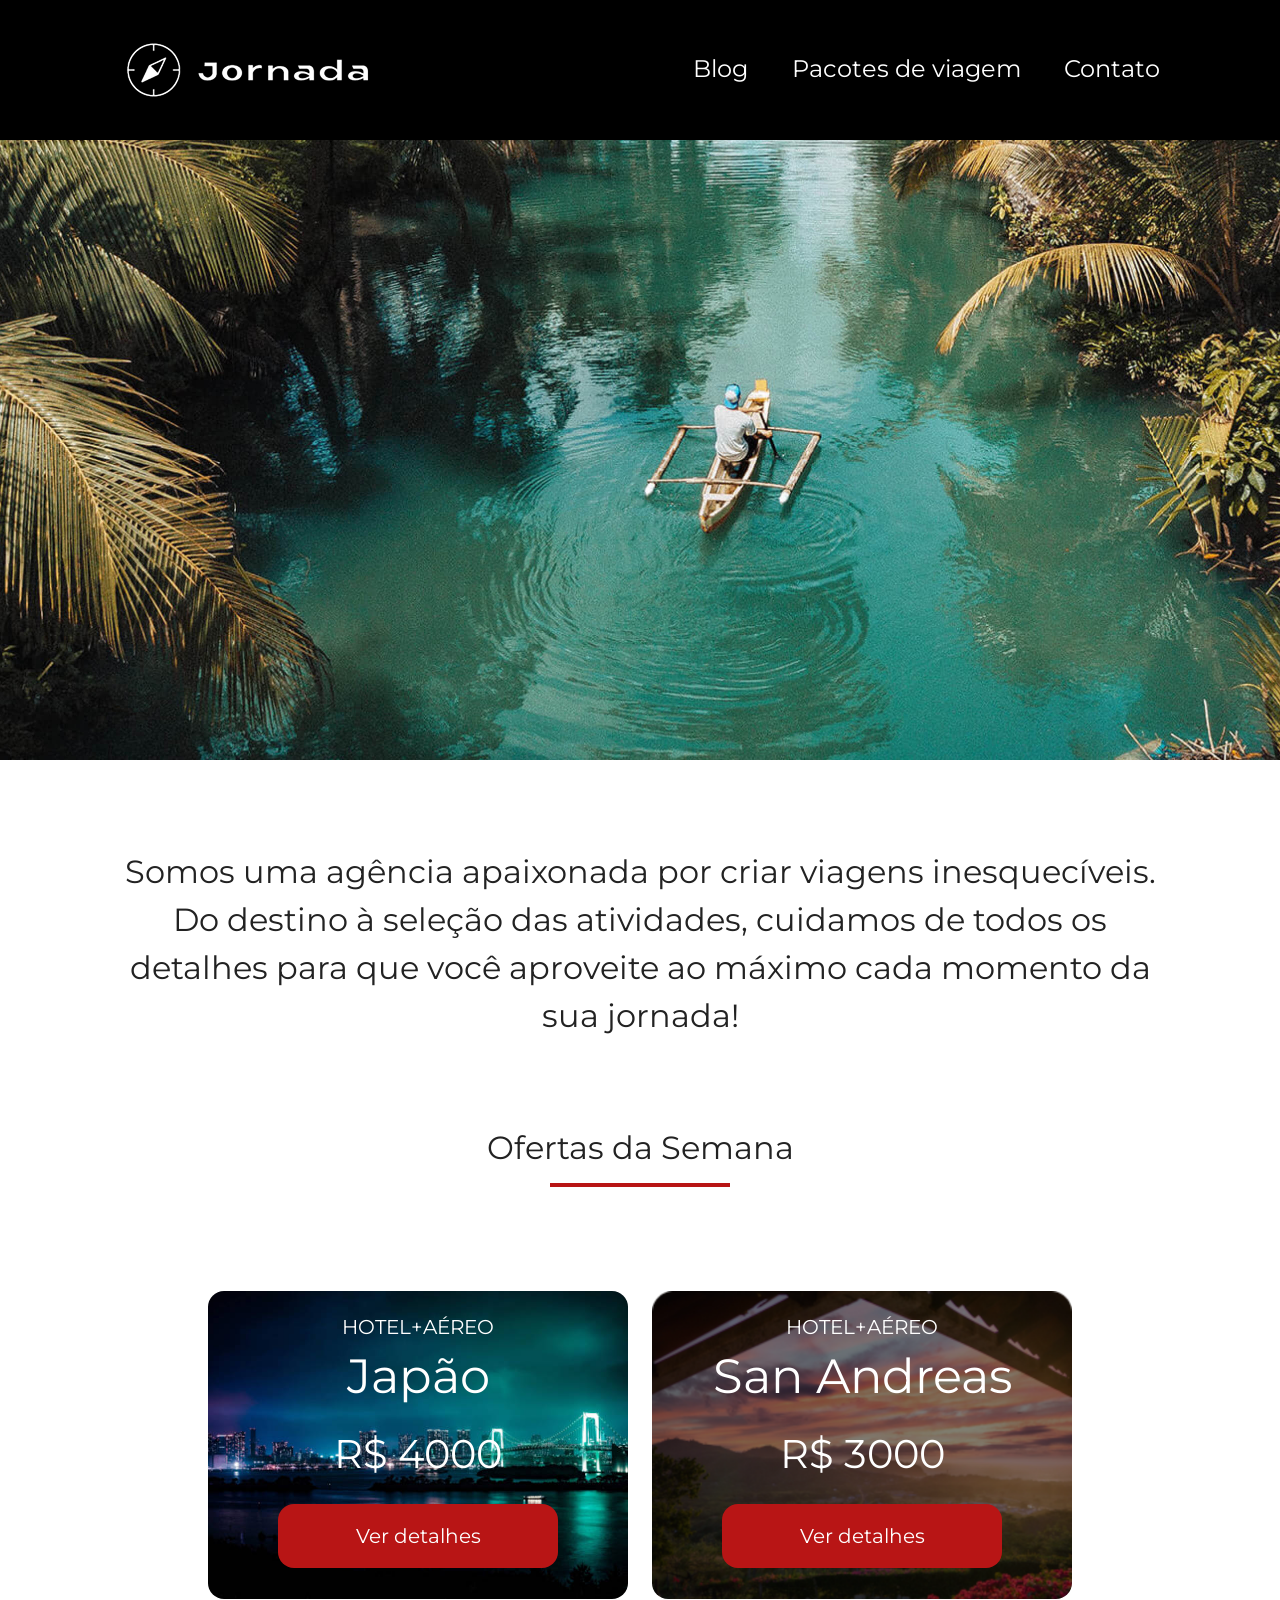
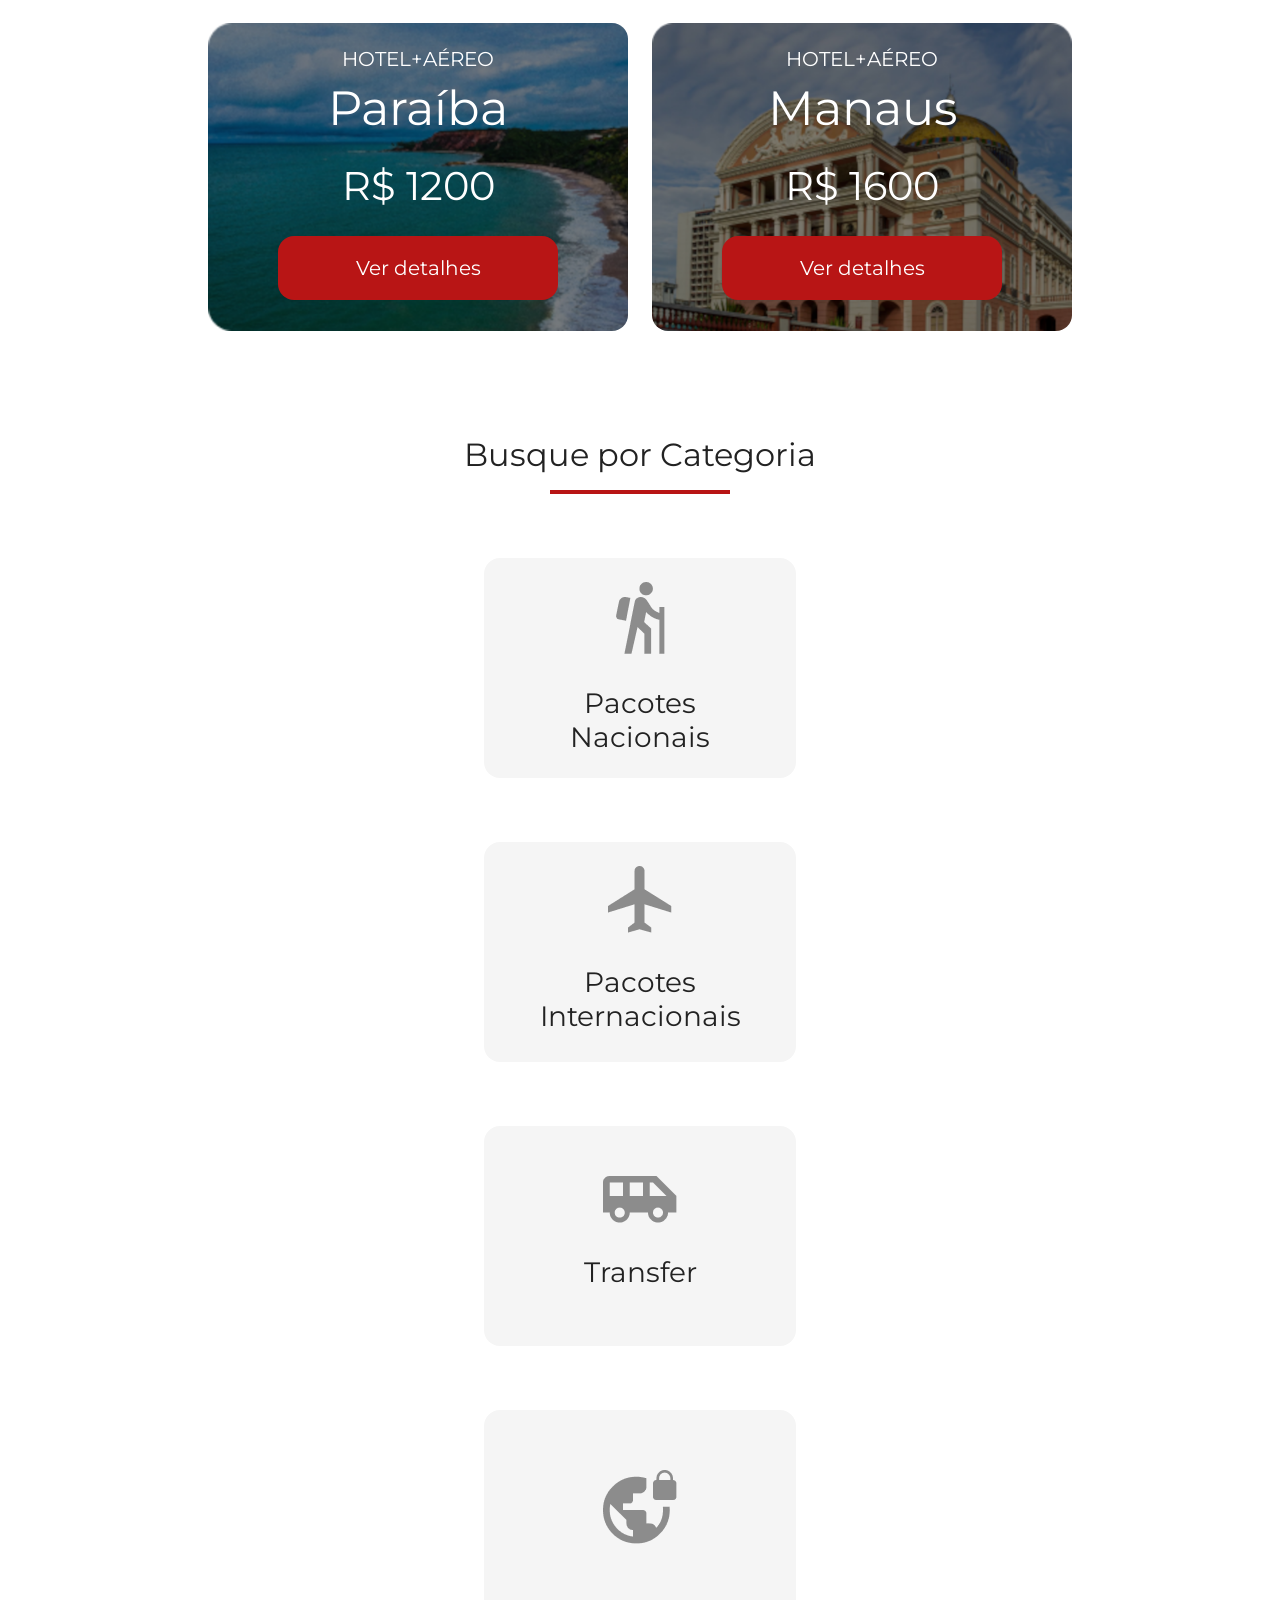
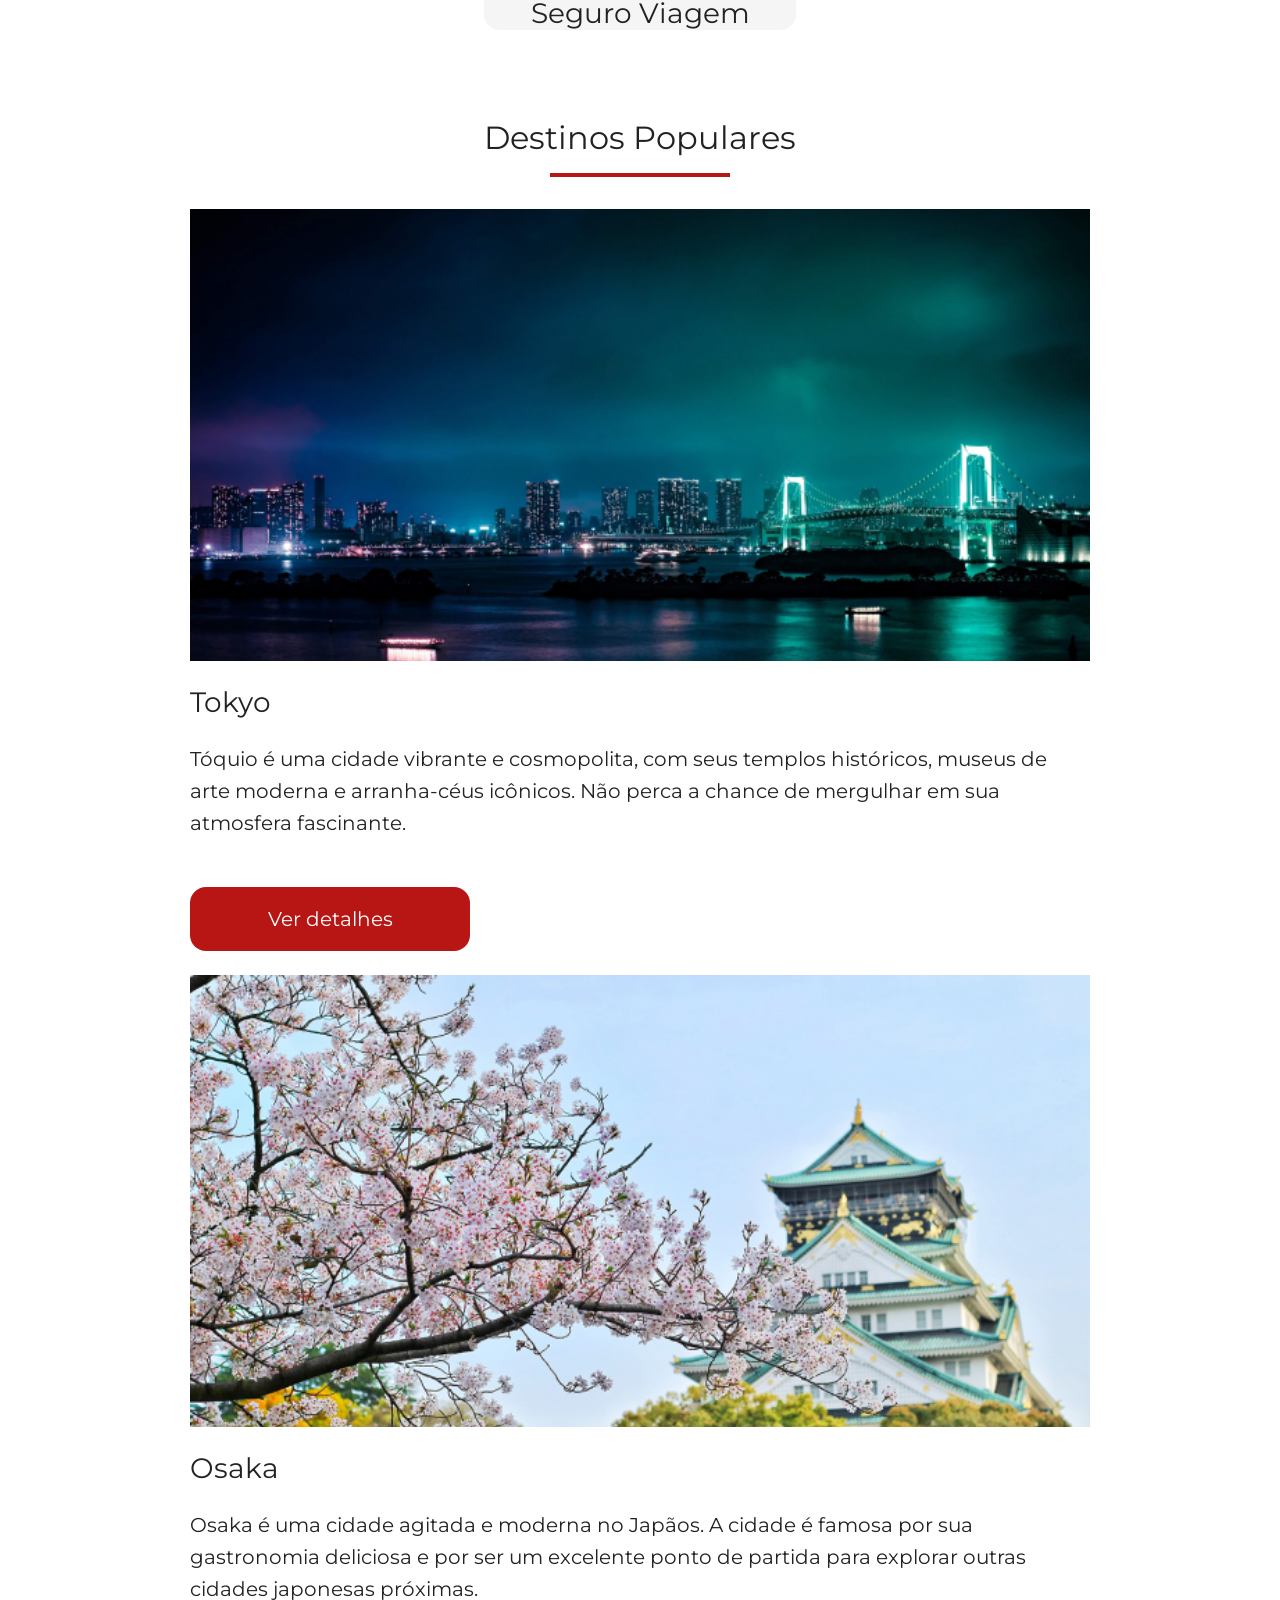
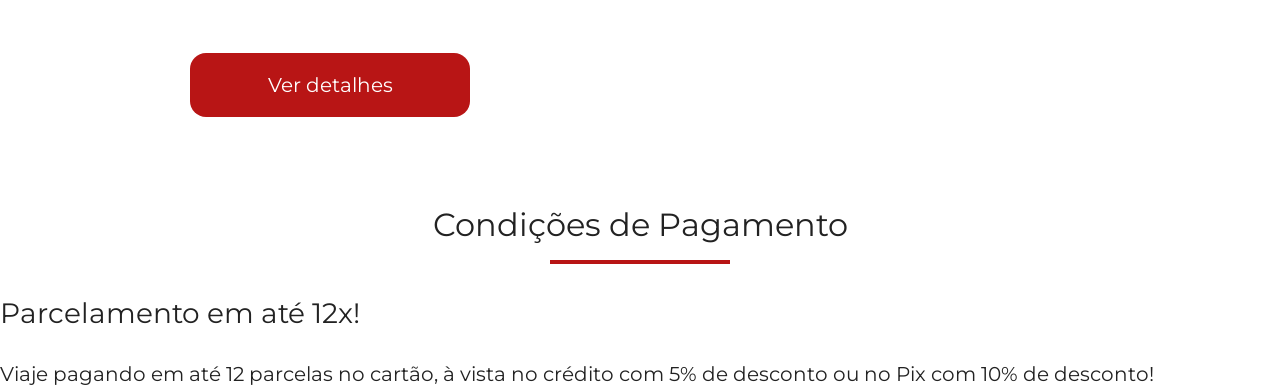
==== index.html @ 130e64d0 "reutiliza estilos de textos" ====
<!doctype html>
<html lang="pt-BR">
  <head>
    <meta charset="UTF-8" />
    <meta name="viewport" content="width=device-width, initial-scale=1.0" />
    <link rel="stylesheet" href="./css/style.css" />
    <title>Jornada Viagens</title>
  </head>
  <body>
    <header class="main-header">
      <a class="logo" href="index.html" title="Voltar para a página inicial">
        <img
          class="img-mobile"
          src="img/bussola-jornada-branca.png"
          alt="Bussola do logo Jornada Viagens na cor branca"
        />
        <img
          class="img-desktop"
          src="img/bussola-texto-jornada-branca.png"
          alt="Logo Jornada Viagens na cor branca"
        />
      </a>
      <div class="navegation-menu">
        <label for="menu">
          <img src="img/menu.png" alt="menu" />
        </label>
        <input type="checkbox" id="menu" hidden />

        <nav>
          <ul class="list-links">
            <li>
              <a href="blog.html" target="_blank" title="Acessar Blog">Blog</a>
            </li>
            <li>
              <a
                href="pacotes.html"
                target="_blank"
                title="Acessar Pacotes de viagem"
                >Pacotes de viagem</a
              >
            </li>
            <li>
              <a href="contato.html" target="_blank" title="Acessar Contato"
                >Contato</a
              >
            </li>
          </ul>
        </nav>
      </div>
    </header>
    <section class="hero">
      <div class="hero-img"></div>
      <h2>
        Somos uma agência apaixonada por criar viagens inesquecíveis. Do destino
        à seleção das atividades, cuidamos de todos os detalhes para que você
        aproveite ao máximo cada momento da sua jornada!
      </h2>
    </section>
    <section class="offers">
      <div class="section-title">
        <h2>Ofertas da Semana</h2>
        <hr />
      </div>
    </section>
    <div class="offers-cards">
      <article class="card japao">
        <header>
          <p>HOTEL+AÉREO</p>
          <h3>
            Japão <br />
            <span>R$ 4000</span>
          </h3>
        </header>
        <footer>
          <a href="#" class="button">Ver detalhes</a>
        </footer>
      </article>
      <article class="card san-andreas">
        <header>
          <p>HOTEL+AÉREO</p>
          <h3>
            San Andreas <br />
            <span>R$ 3000</span>
          </h3>
        </header>
        <footer>
          <a href="#" class="button">Ver detalhes</a>
        </footer>
      </article>
      <article class="card paraiba">
        <header>
          <p>HOTEL+AÉREO</p>
          <h3>
            Paraíba <br />
            <span>R$ 1200</span>
          </h3>
        </header>
        <footer>
          <a href="#" class="button">Ver detalhes</a>
        </footer>
      </article>
      <article class="card manaus">
        <header>
          <p>HOTEL+AÉREO</p>
          <h3>
            Manaus <br />
            <span>R$ 1600</span>
          </h3>
        </header>
        <footer>
          <a href="#" class="button">Ver detalhes</a>
        </footer>
      </article>
    </div>
    <section class="categories">
      <div class="section-title">
        <h2>Busque por Categoria</h2>
        <hr />
      </div>
      <div class="categories-cards">
        <a
          class="card"
          href="#"
          target="_blank"
          title="Busque pela categoria Pacotes Nacionais"
        >
          <img
            src="img/icone-pacotes-nacionais.png"
            alt="ícone cinza representando uma pessoa fazendo tracking"
          />
          <h3 class="content-title">
            Pacotes <br />
            Nacionais
          </h3>
        </a>
      </div>
      <div class="categories-cards">
        <a
          class="card"
          href="#"
          target="_blank"
          title="Busque pela categoria Pacotes Internacionais"
        >
          <img
            src="img/icone-pacotes-interacionais.png"
            alt="ícone cinza representando uma pessoa fazendo tracking"
          />
          <h3 class="content-title">
            Pacotes <br />
            Internacionais
          </h3>
        </a>
      </div>
      <div class="categories-cards">
        <a
          class="card single-line"
          href="#"
          target="_blank"
          title="Busque pela categoria Transfer"
        >
          <img
            src="img/icone-transfer.png"
            alt="ícone cinza representando um ônibus"
          />
          <h3 class="content-title">Transfer</h3>
        </a>
      </div>
      <div class="categories-cards">
        <a
          class="card single-line transfer"
          href="#"
          target="_blank"
          title="Busque pela categoria Seguro Viagem"
        >
          <img
            src="img/icone-seguro-viagem.png"
            alt="ícone cinza representando planeta com cadeado representado como seguro"
          />
          <h3 class="content-title">Seguro Viagem</h3>
        </a>
      </div>
    </section>
    <section class="destinations">
      <div class="section-title">
        <h2>Destinos Populares</h2>
        <hr />
      </div>
      <div class="destinations-items">
        <article class="item tokyo">
          <header>
            <div class="img-item"></div>
            <h4 class="content-title">Tokyo</h4>
          </header>
          <p class="content-text">
            Tóquio é uma cidade vibrante e cosmopolita, com seus templos
            históricos, museus de arte moderna e arranha-céus icônicos. Não
            perca a chance de mergulhar em sua atmosfera fascinante.
          </p>
          <footer>
            <a
              href="#"
              class="button"
              target="_blank"
              title="Veja mais detalhes de destino Tokyo"
            >
              Ver detalhes
            </a>
          </footer>
        </article>
        <article class="item osaka">
          <header>
            <div class="img-item"></div>
            <h4 class="content-title">Osaka</h4>
          </header>
          <p class="content-text">
            Osaka é uma cidade agitada e moderna no Japãos. A cidade é famosa
            por sua gastronomia deliciosa e por ser um excelente ponto de
            partida para explorar outras cidades japonesas próximas.
          </p>
          <footer>
            <a
              href="#"
              class="button"
              target="_blank"
              title="Veja mais detalhes de destino Osaka"
            >
              Ver detalhes
            </a>
          </footer>
        </article>
      </div>
    </section>
    <section class="payments"></section>
    <div class="section-title">
      <h2>Condições de Pagamento</h2>
      <hr />
    </div>
    <div class="text-content">
      <h3 class="content-title">Parcelamento em até 12x!</h3>
      <p class="content-text">Viaje pagando em até 12 parcelas no cartão, 
      à vista no crédito com 5% de desconto ou no Pix com 10% de desconto! </p>
    </div>
    <div class="image-content">
      <div class="image bag"></div>
      <div class="image passport"></div>
      <div class="image people"></div>
    </div>
  </body>
</html>
---- css/style.css ----
@import url(global.css);
@import url(header.css);
@import url(hero.css);
@import url(offers.css);
@import url(categories.css);
@import url(destinations.css);
@import url(payments.css);
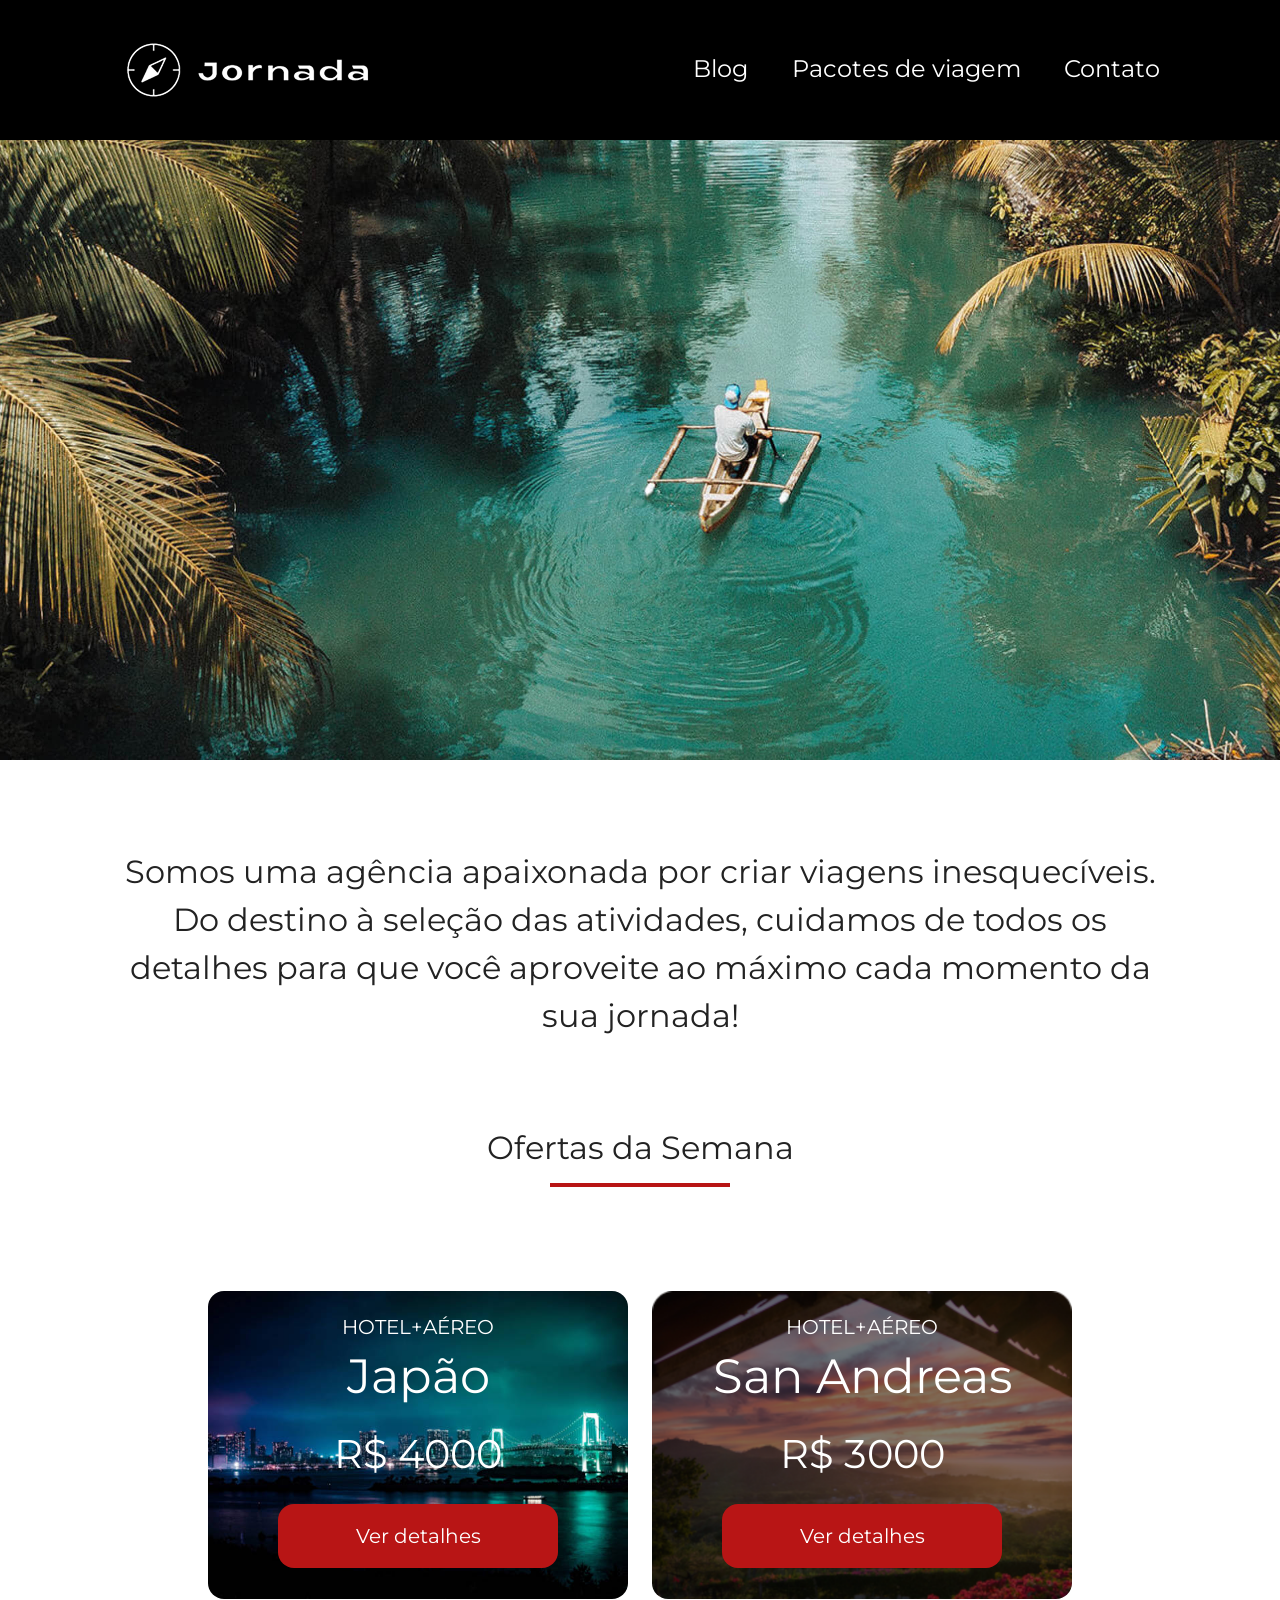
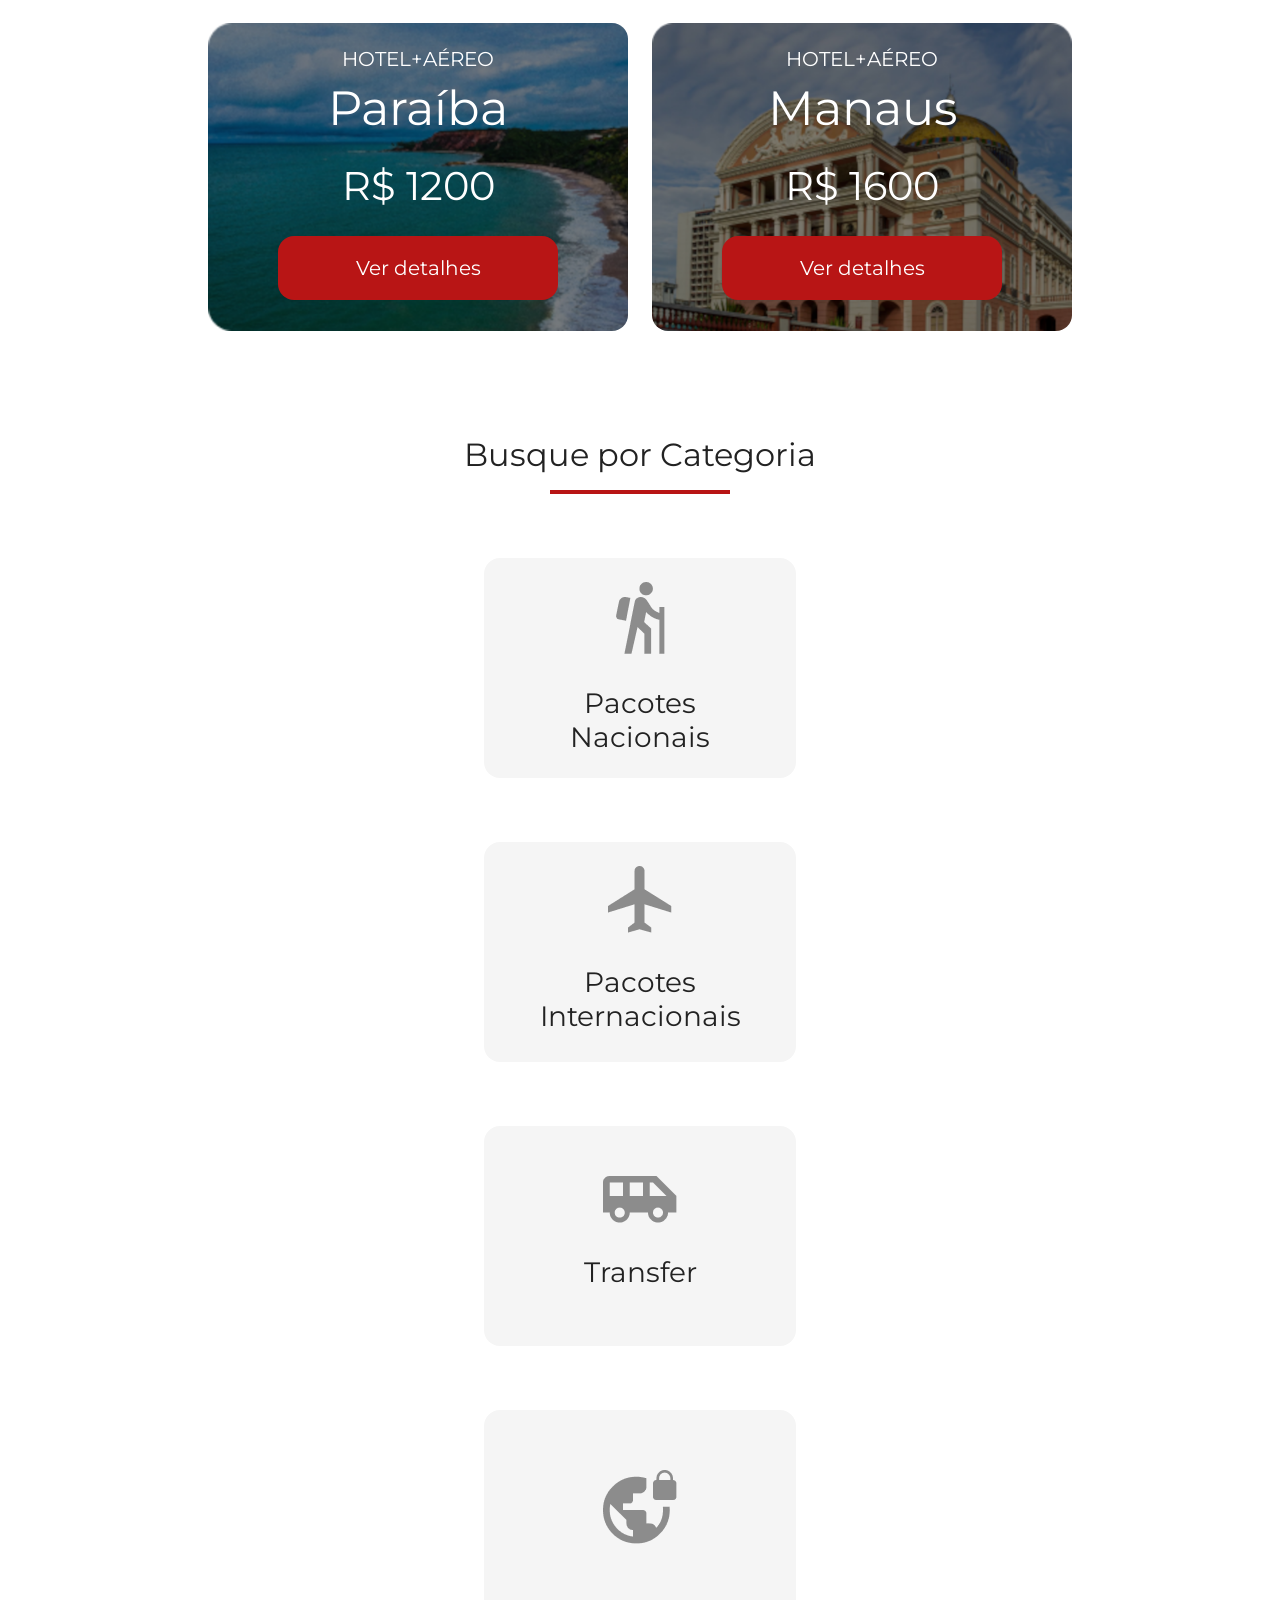
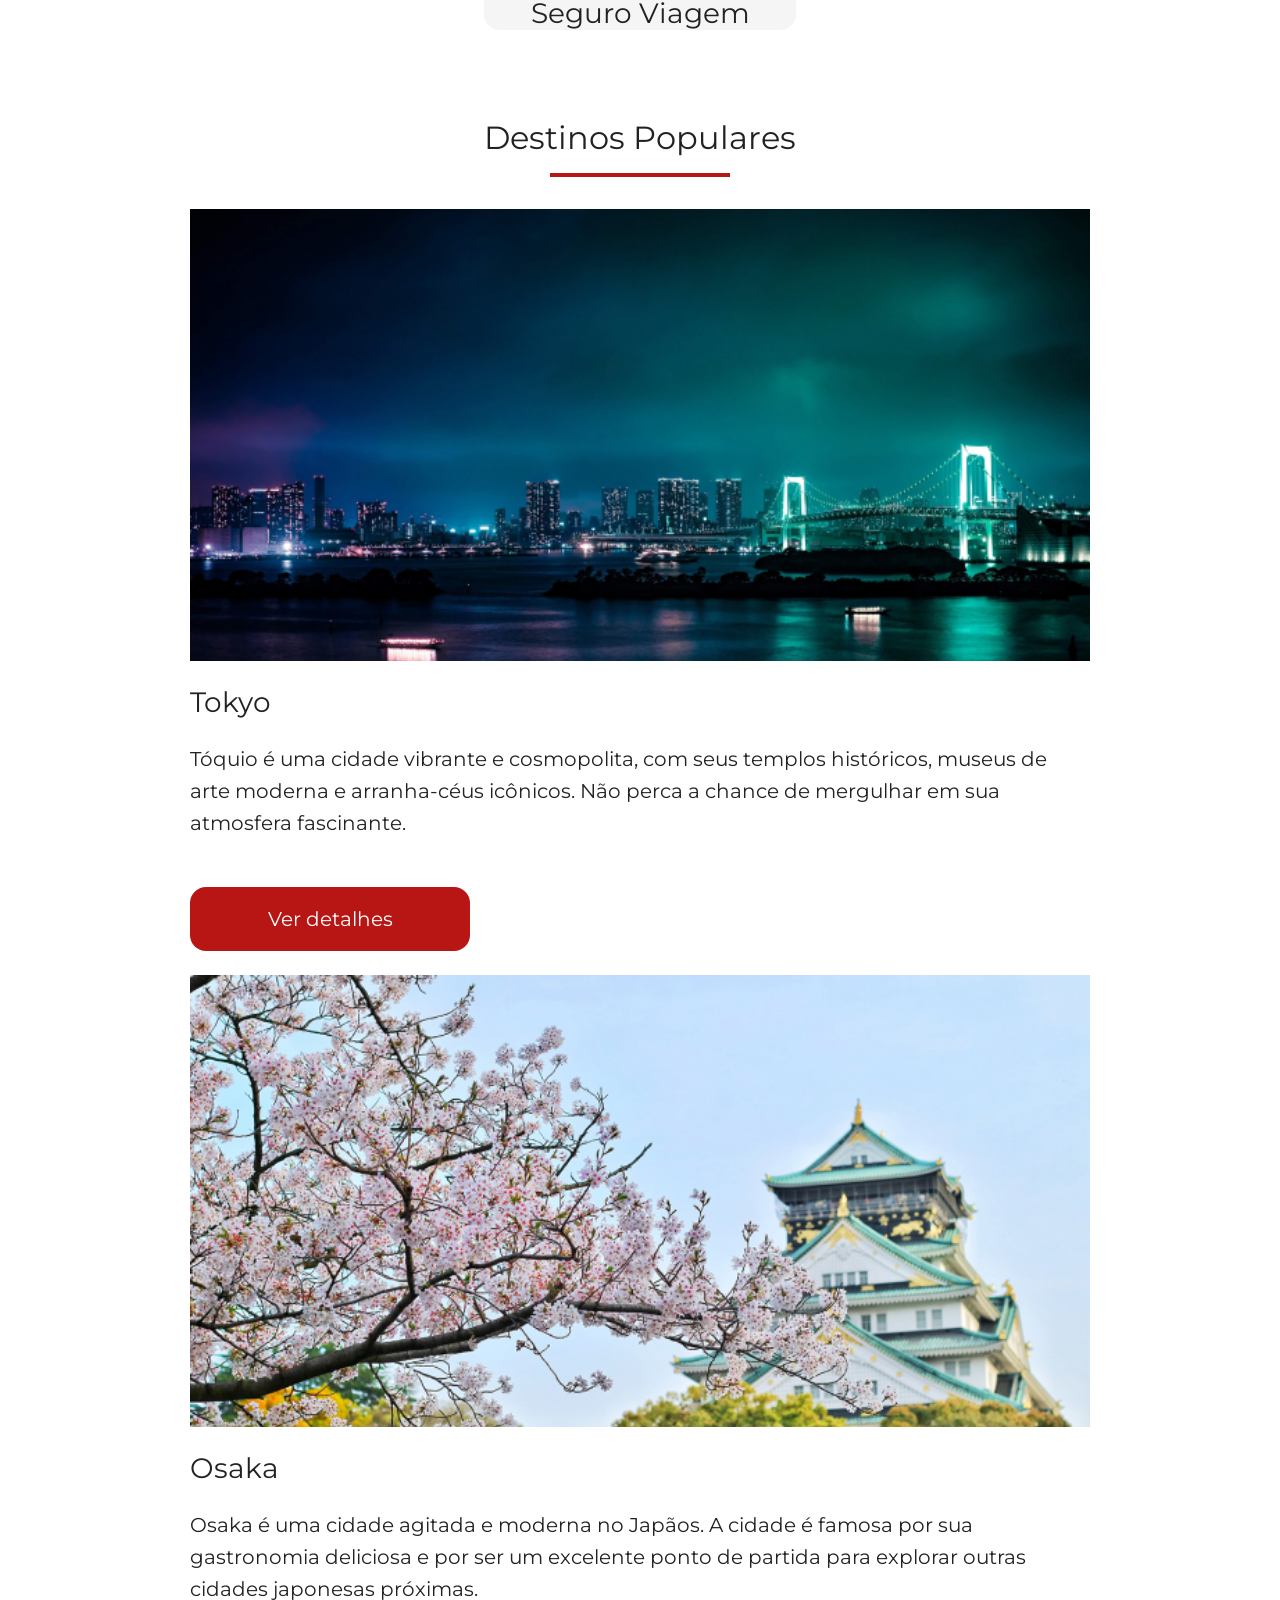
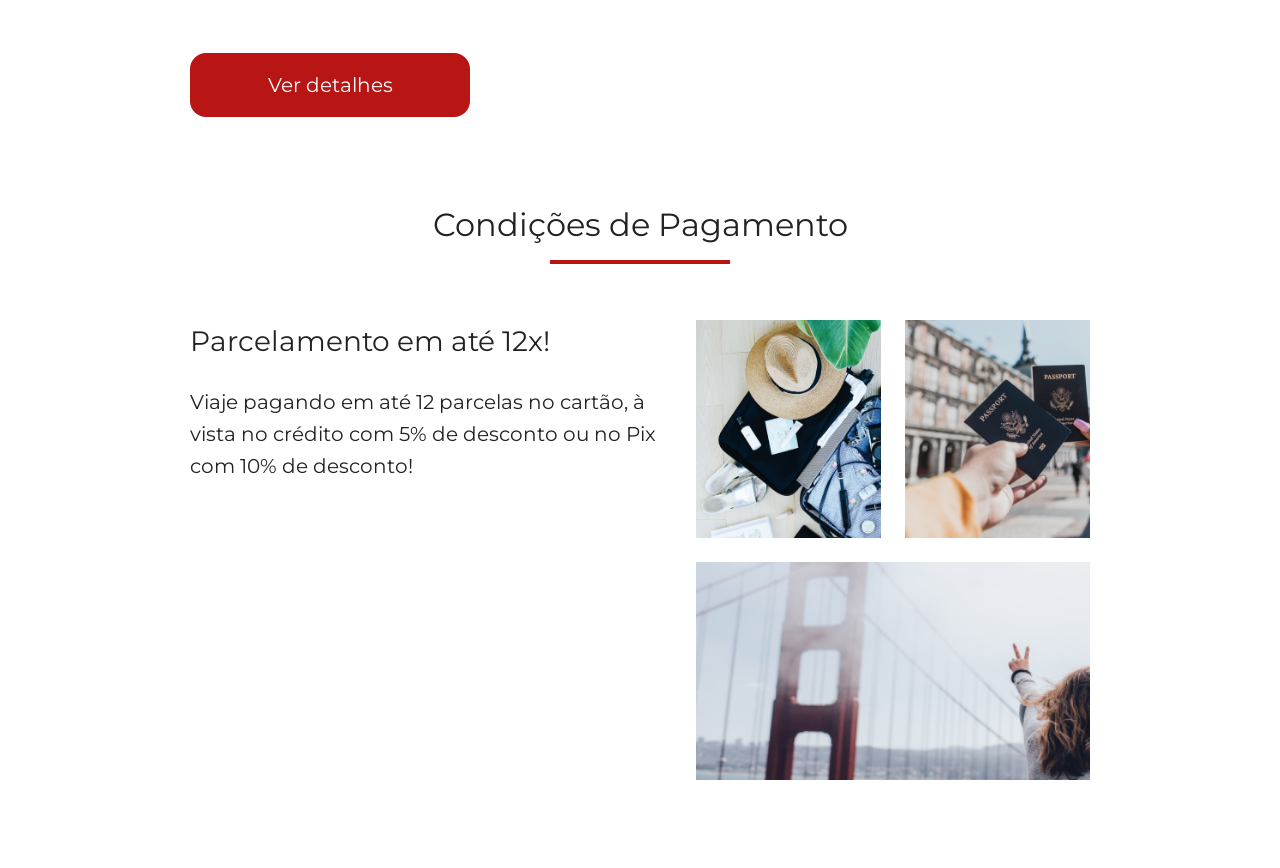
==== commit aa1300a4: "finaliza sessao de pagamentos" ====
--- a/index.html
+++ b/index.html
@@ -230,20 +230,25 @@
         </article>
       </div>
     </section>
-    <section class="payments"></section>
-    <div class="section-title">
-      <h2>Condições de Pagamento</h2>
-      <hr />
-    </div>
-    <div class="text-content">
-      <h3 class="content-title">Parcelamento em até 12x!</h3>
-      <p class="content-text">Viaje pagando em até 12 parcelas no cartão, 
-      à vista no crédito com 5% de desconto ou no Pix com 10% de desconto! </p>
-    </div>
-    <div class="image-content">
-      <div class="image bag"></div>
-      <div class="image passport"></div>
-      <div class="image people"></div>
-    </div>
+    <section class="payments">
+      <div class="section-title">
+        <h2>Condições de Pagamento</h2>
+        <hr />
+      </div>
+      <div class="content-container">
+        <div class="text-content">
+          <h3 class="content-title">Parcelamento em até 12x!</h3>
+          <p class="content-text">
+            Viaje pagando em até 12 parcelas no cartão, à vista no crédito com
+            5% de desconto ou no Pix com 10% de desconto!
+          </p>
+        </div>
+        <div class="image-gallery">
+          <div class="image first"></div>
+          <div class="image second"></div>
+          <div class="image thirdy colspan-2"></div>
+        </div>
+      </div>
+    </section>
   </body>
 </html>
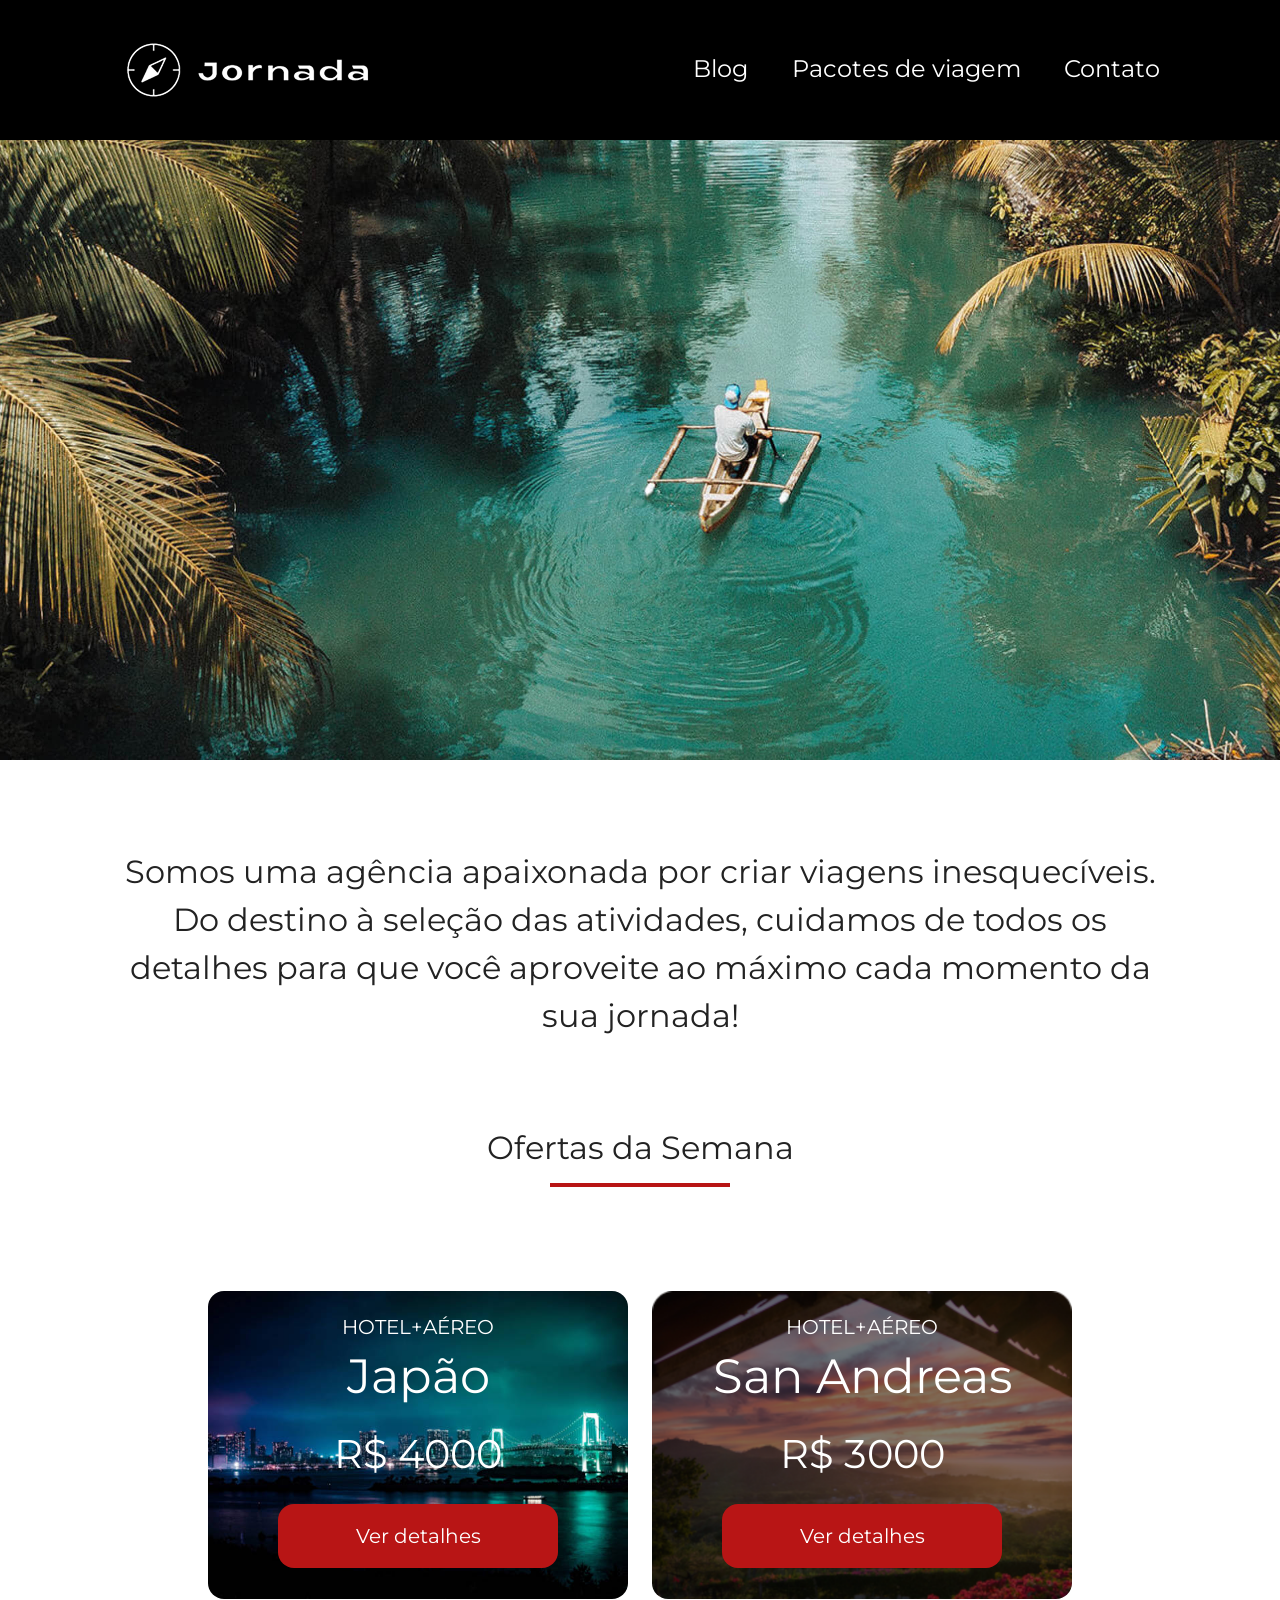
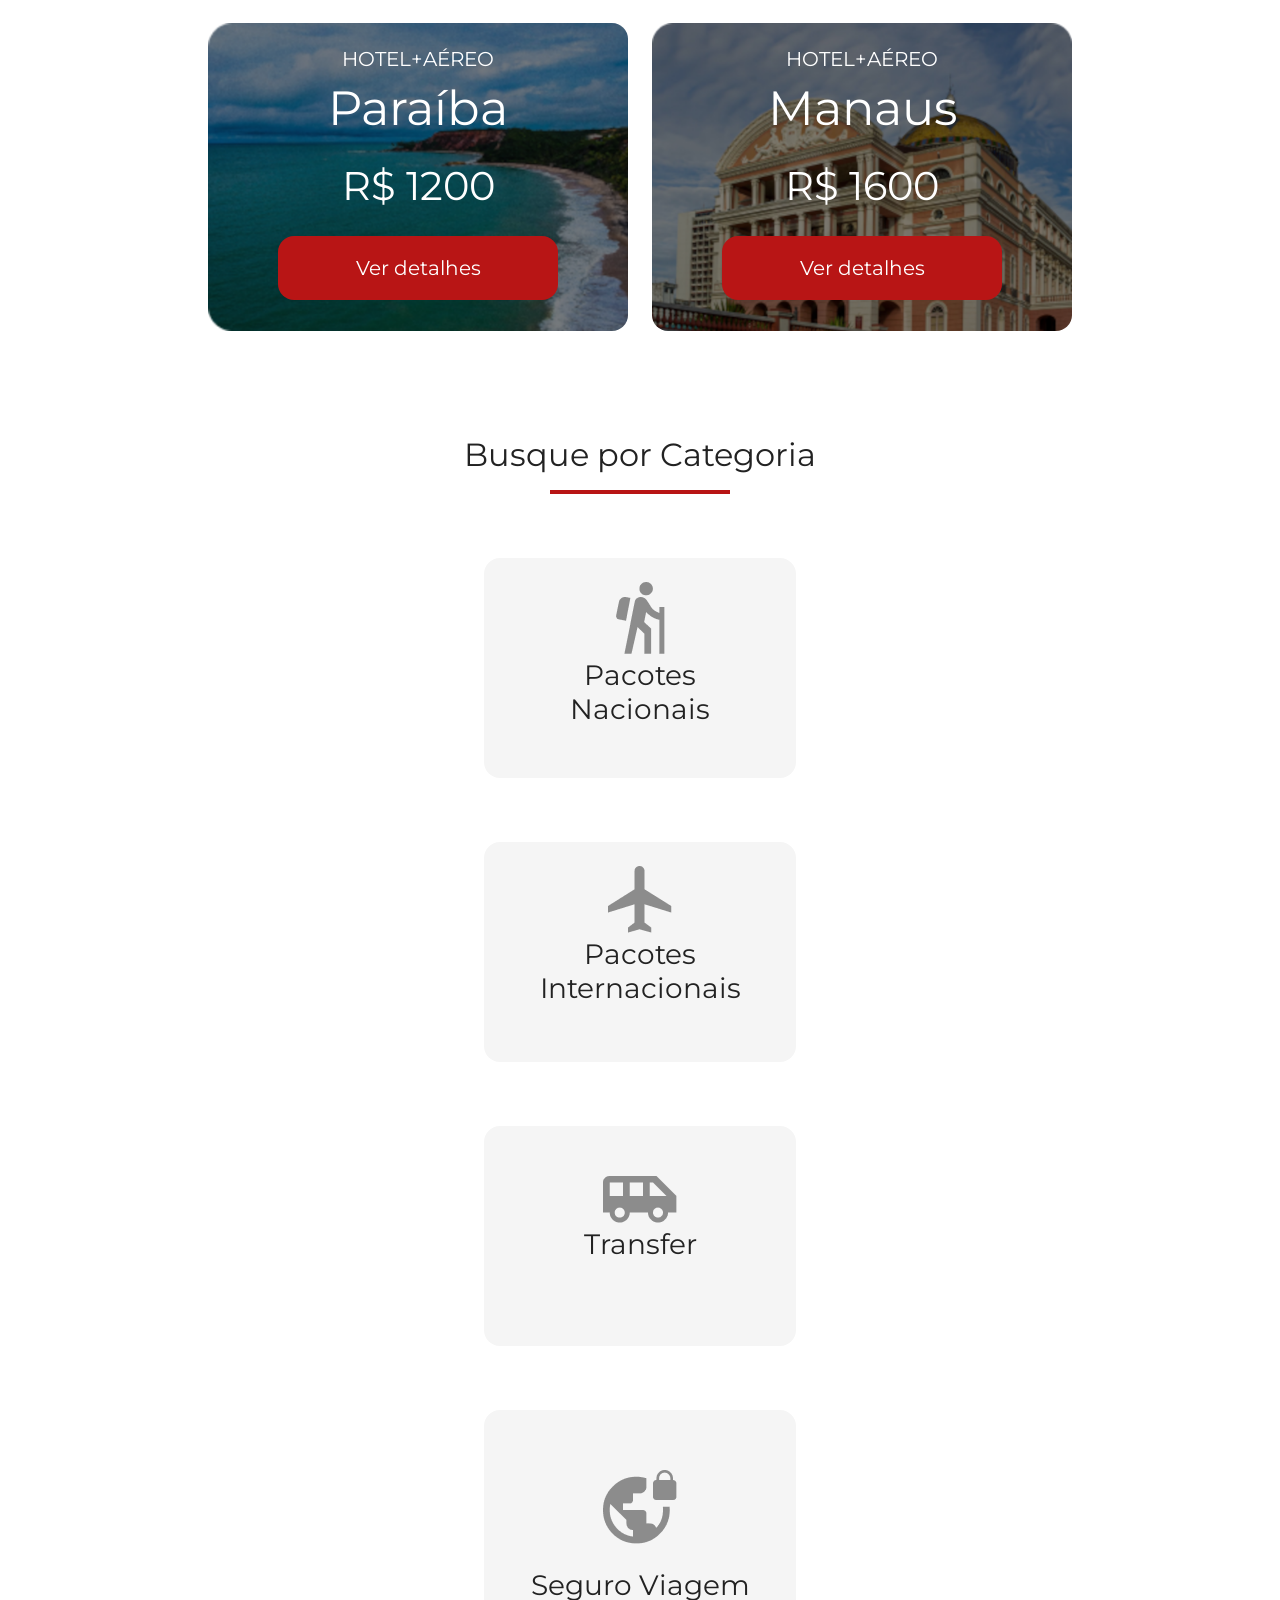
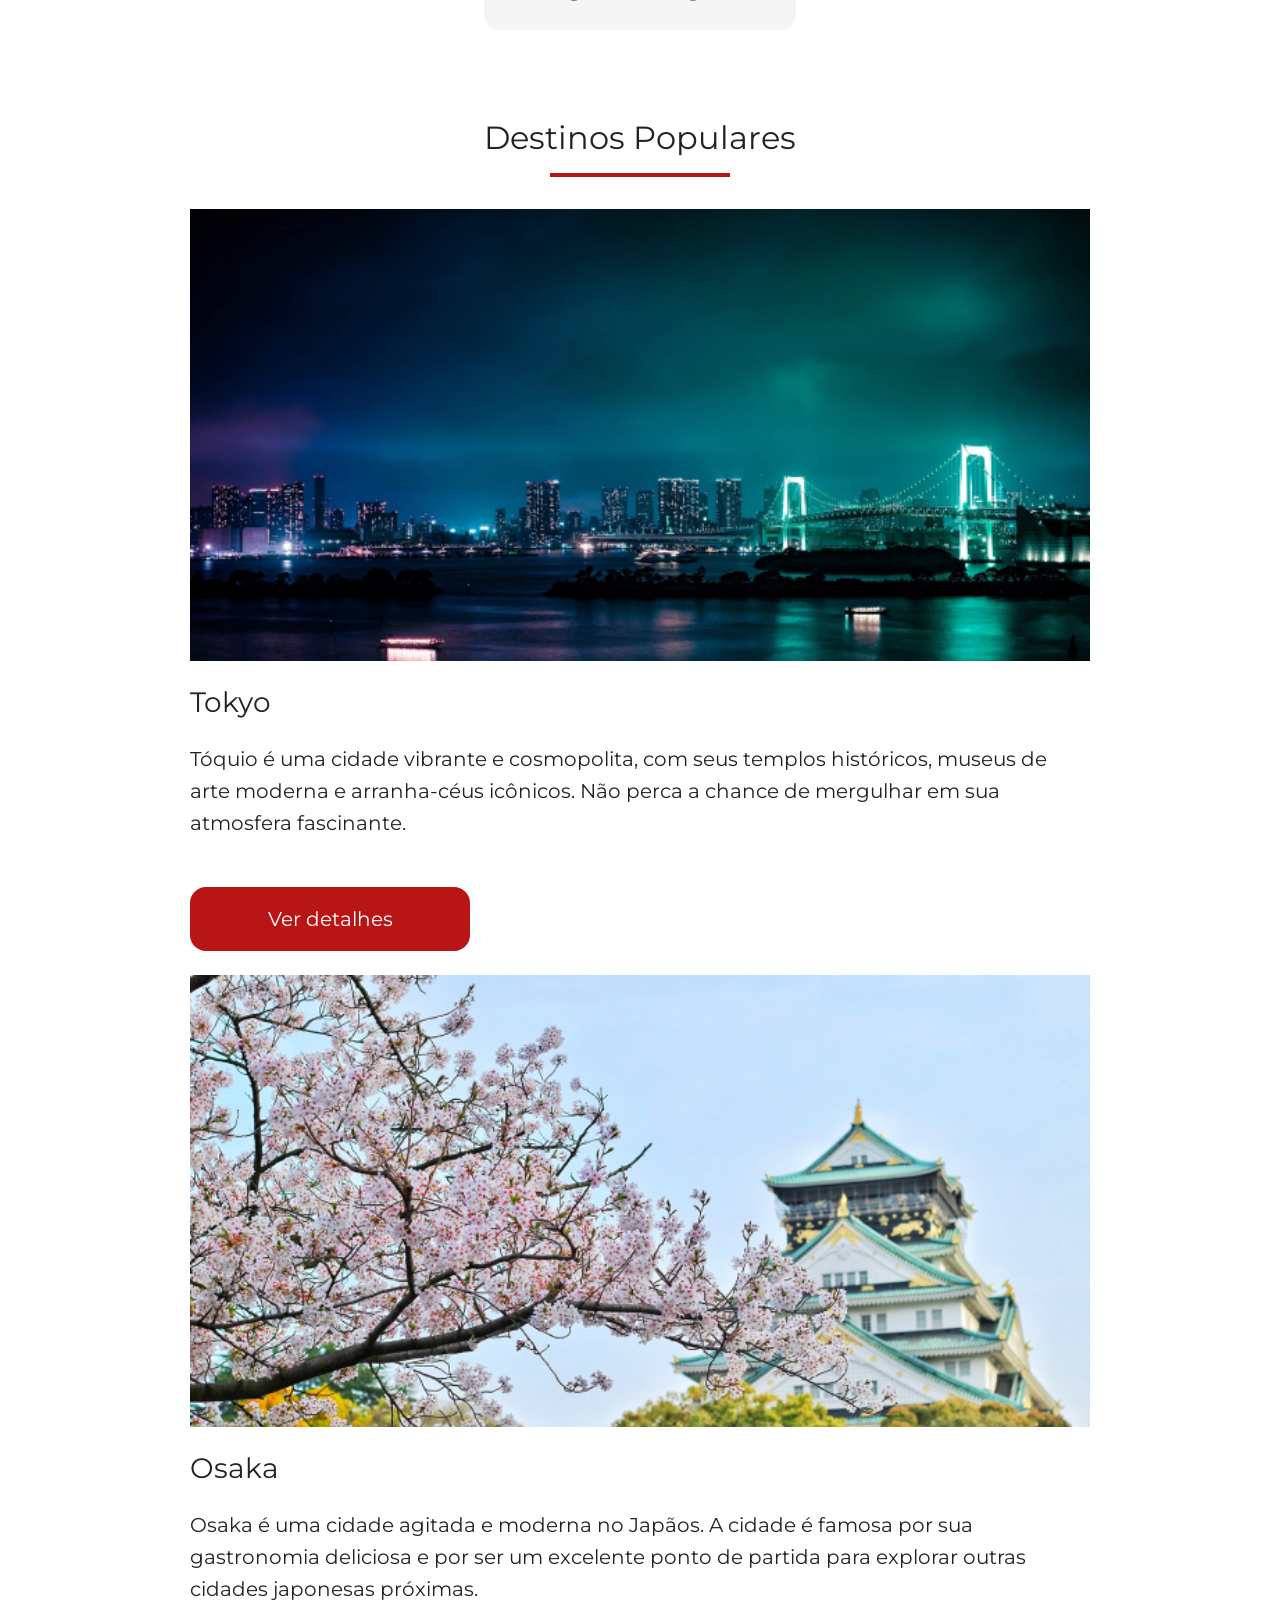
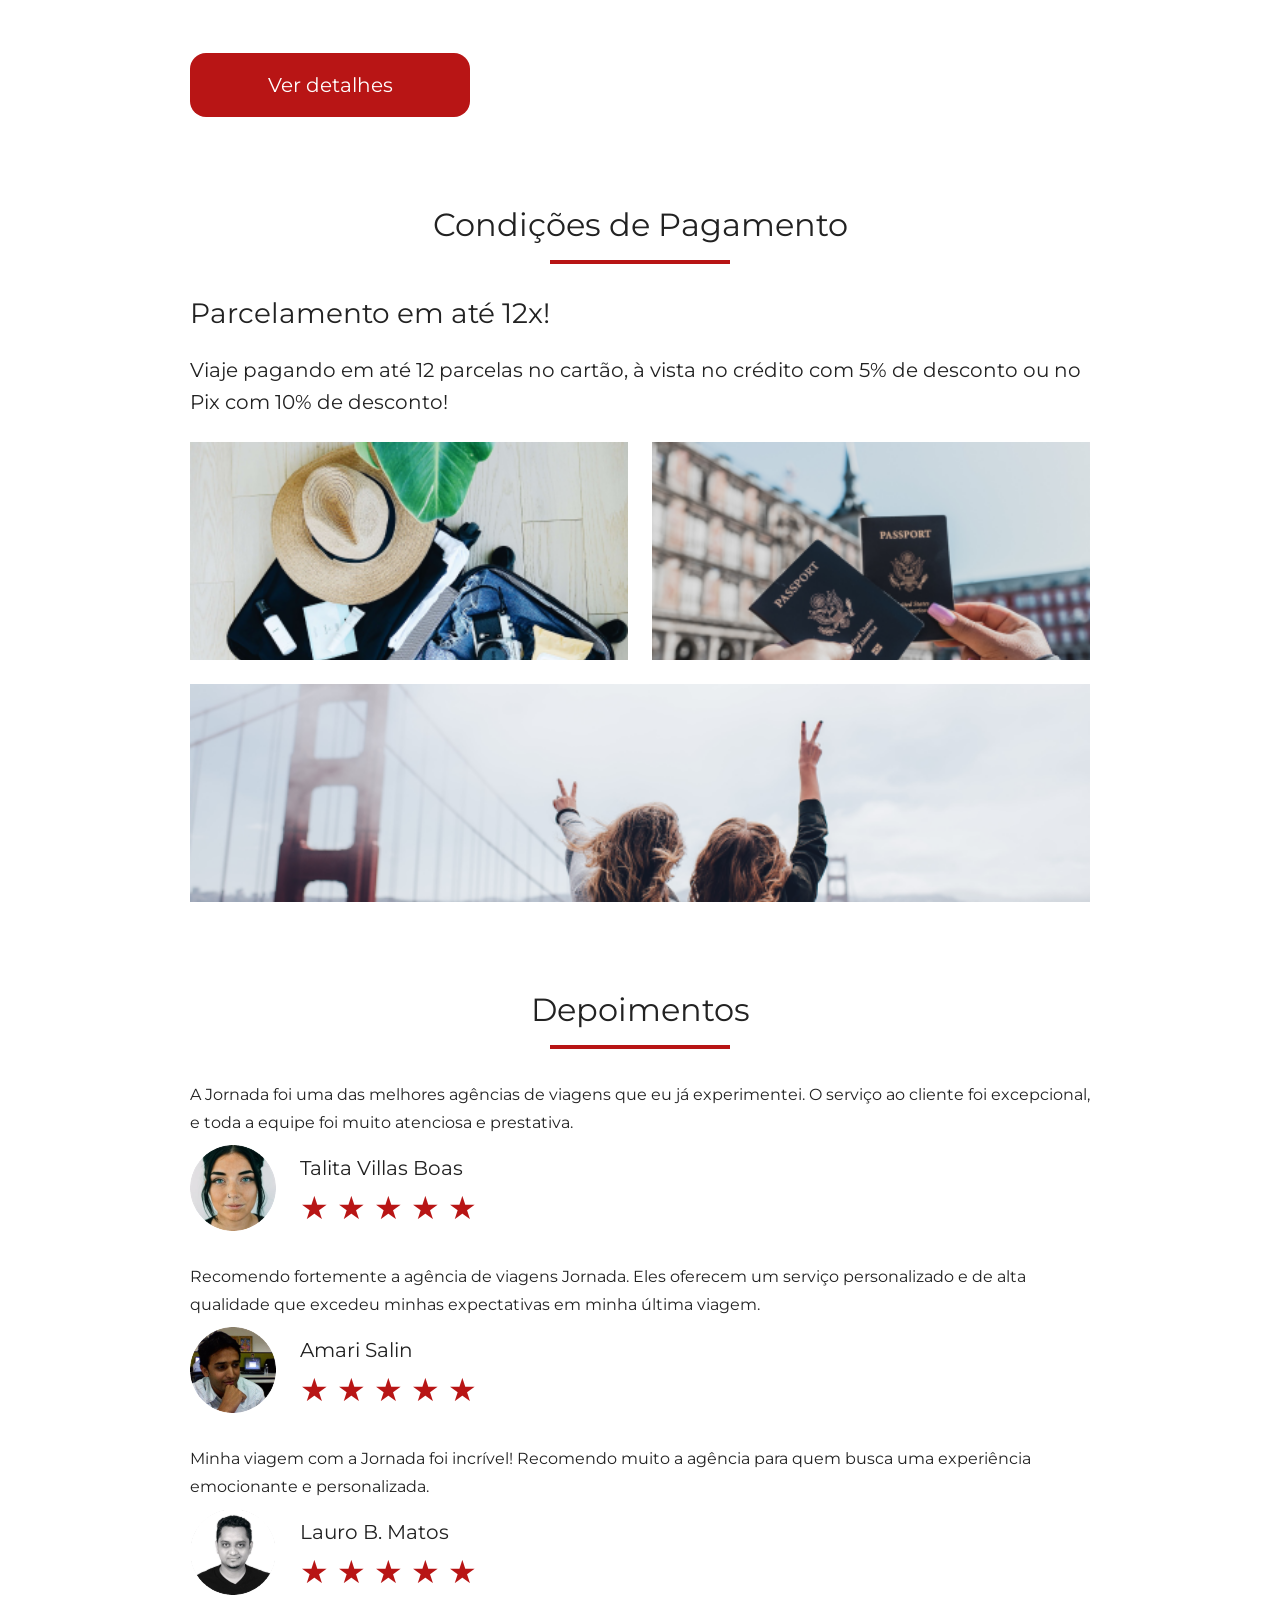
==== commit d921d242: "Finaliza estilos do layout mobile" ====
--- a/index.html
+++ b/index.html
@@ -250,5 +250,87 @@
         </div>
       </div>
     </section>
+    <section class="testimonial">
+      <div class="section-title">
+        <h2>Depoimentos</h2>
+        <hr />
+      </div>
+      <div class="testimonial-container">
+        <article>
+          <header>
+            <p>
+              A Jornada foi uma das melhores agências de viagens que eu já
+              experimentei. O serviço ao cliente foi excepcional, e toda a
+              equipe foi muito atenciosa e prestativa.
+            </p>
+          </header>
+          <footer>
+            <img
+              src="img/avatar-talita.png"
+              alt="imagem de perfil da cliente Talita Villas Boas"
+            />
+            <div class="profile-content">
+              <h4>Talita Villas Boas</h4>
+              <div class="rating">
+                <span class="star">★</span>
+                <span class="star">★</span>
+                <span class="star">★</span>
+                <span class="star">★</span>
+                <span class="star">★</span>
+              </div>
+            </div>
+          </footer>
+        </article>
+        <article>
+          <header>
+            <p>
+              Recomendo fortemente a agência de viagens Jornada. Eles oferecem
+              um serviço personalizado e de alta qualidade que excedeu minhas
+              expectativas em minha última viagem.
+            </p>
+          </header>
+          <footer>
+            <img
+              src="img/avatar-amari.png"
+              alt="imagem de perfil do cliente Amari Salin"
+            />
+            <div class="profile-content">
+              <h4>Amari Salin</h4>
+              <div class="rating">
+                <span class="star">★</span>
+                <span class="star">★</span>
+                <span class="star">★</span>
+                <span class="star">★</span>
+                <span class="star">★</span>
+              </div>
+            </div>
+          </footer>
+        </article>
+        <article>
+          <header>
+            <p>
+              Minha viagem com a Jornada foi incrível! Recomendo muito a agência
+              para quem busca uma experiência emocionante e personalizada.
+            </p>
+          </header>
+          <footer>
+            <img
+              src="img/avata-lauro.png"
+              alt="imagem de perfil do cliente Lauro B. Matos"
+            />
+            <div class="profile-content">
+              <h4>Lauro B. Matos</h4>
+              <div class="rating">
+                <span class="star">★</span>
+                <span class="star">★</span>
+                <span class="star">★</span>
+                <span class="star">★</span>
+                <span class="star">★</span>
+              </div>
+            </div>
+          </footer>
+        </article>
+      </div>
+    </section>
   </body>
 </html>
--- a/css/style.css
+++ b/css/style.css
@@ -4,4 +4,5 @@
 @import url(offers.css);
 @import url(categories.css);
 @import url(destinations.css);
-@import url(payments.css);+@import url(payments.css);
+@import url(testimonials.css);
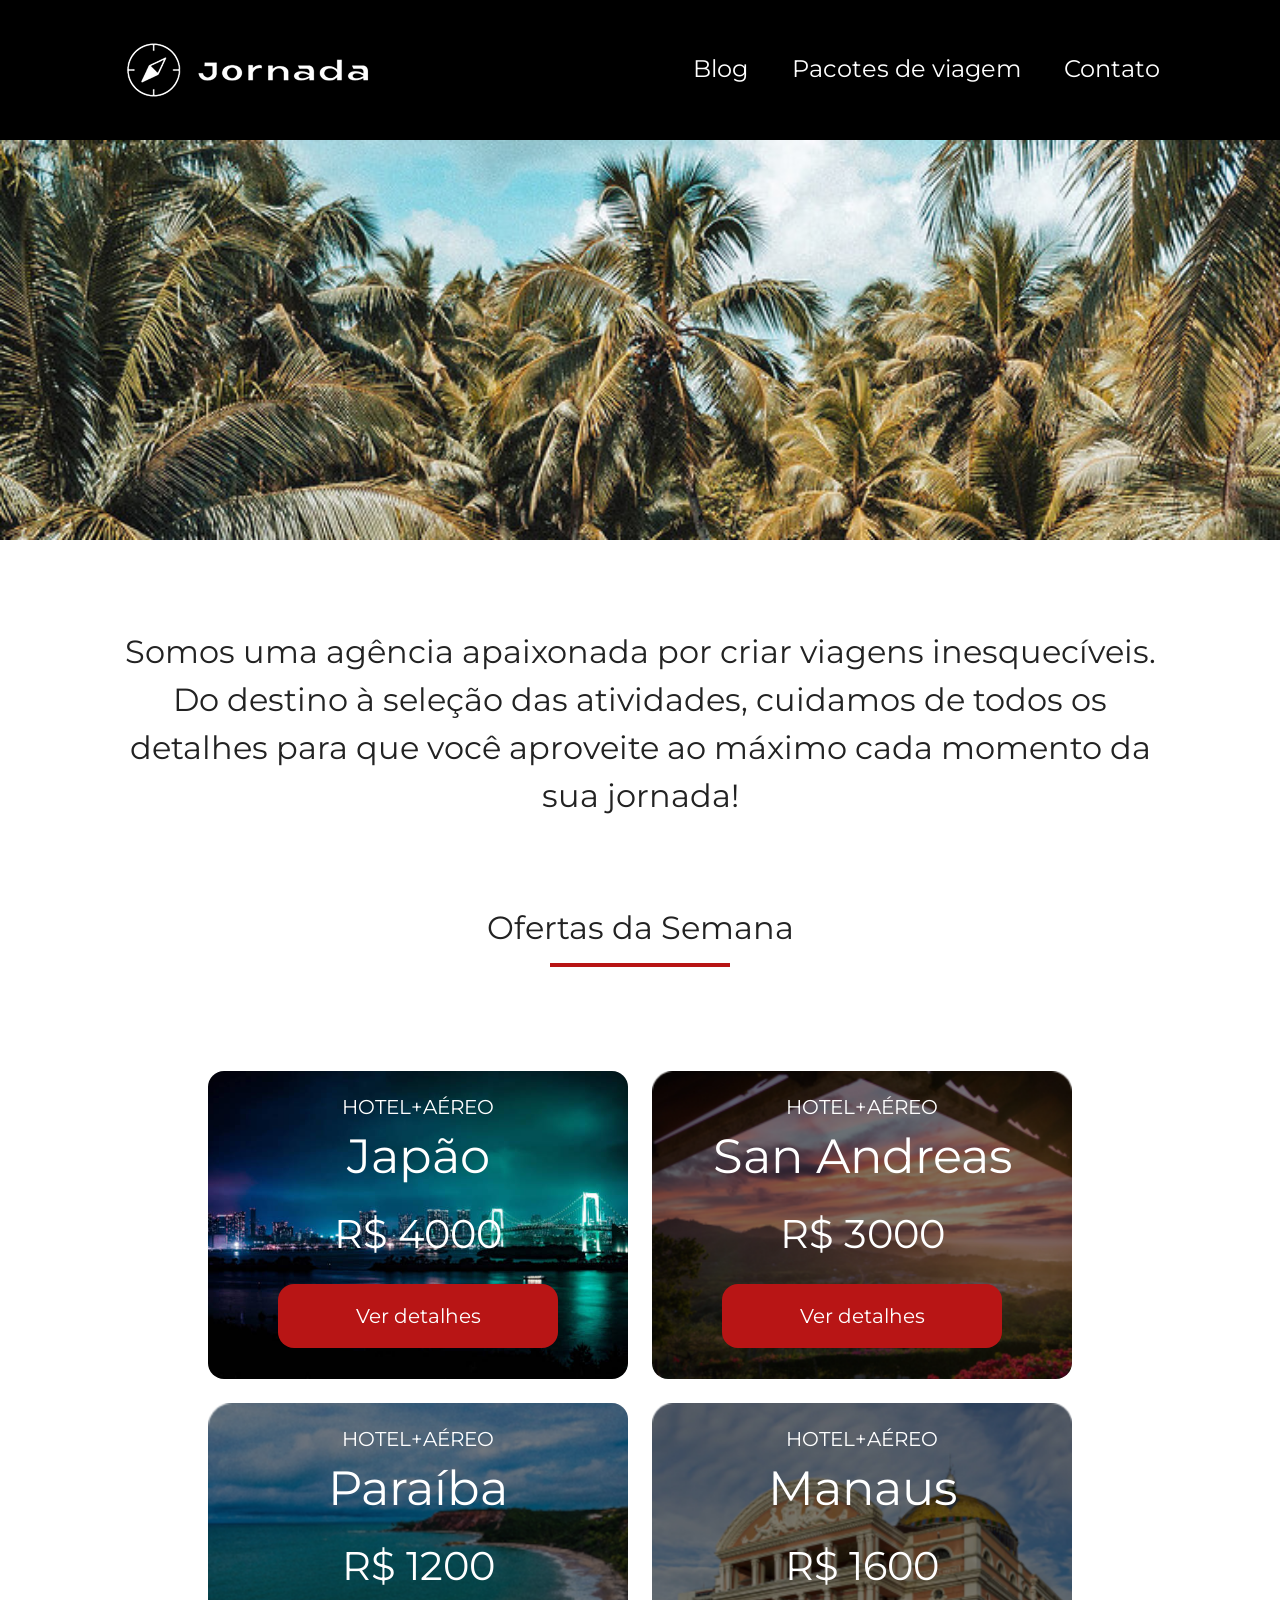
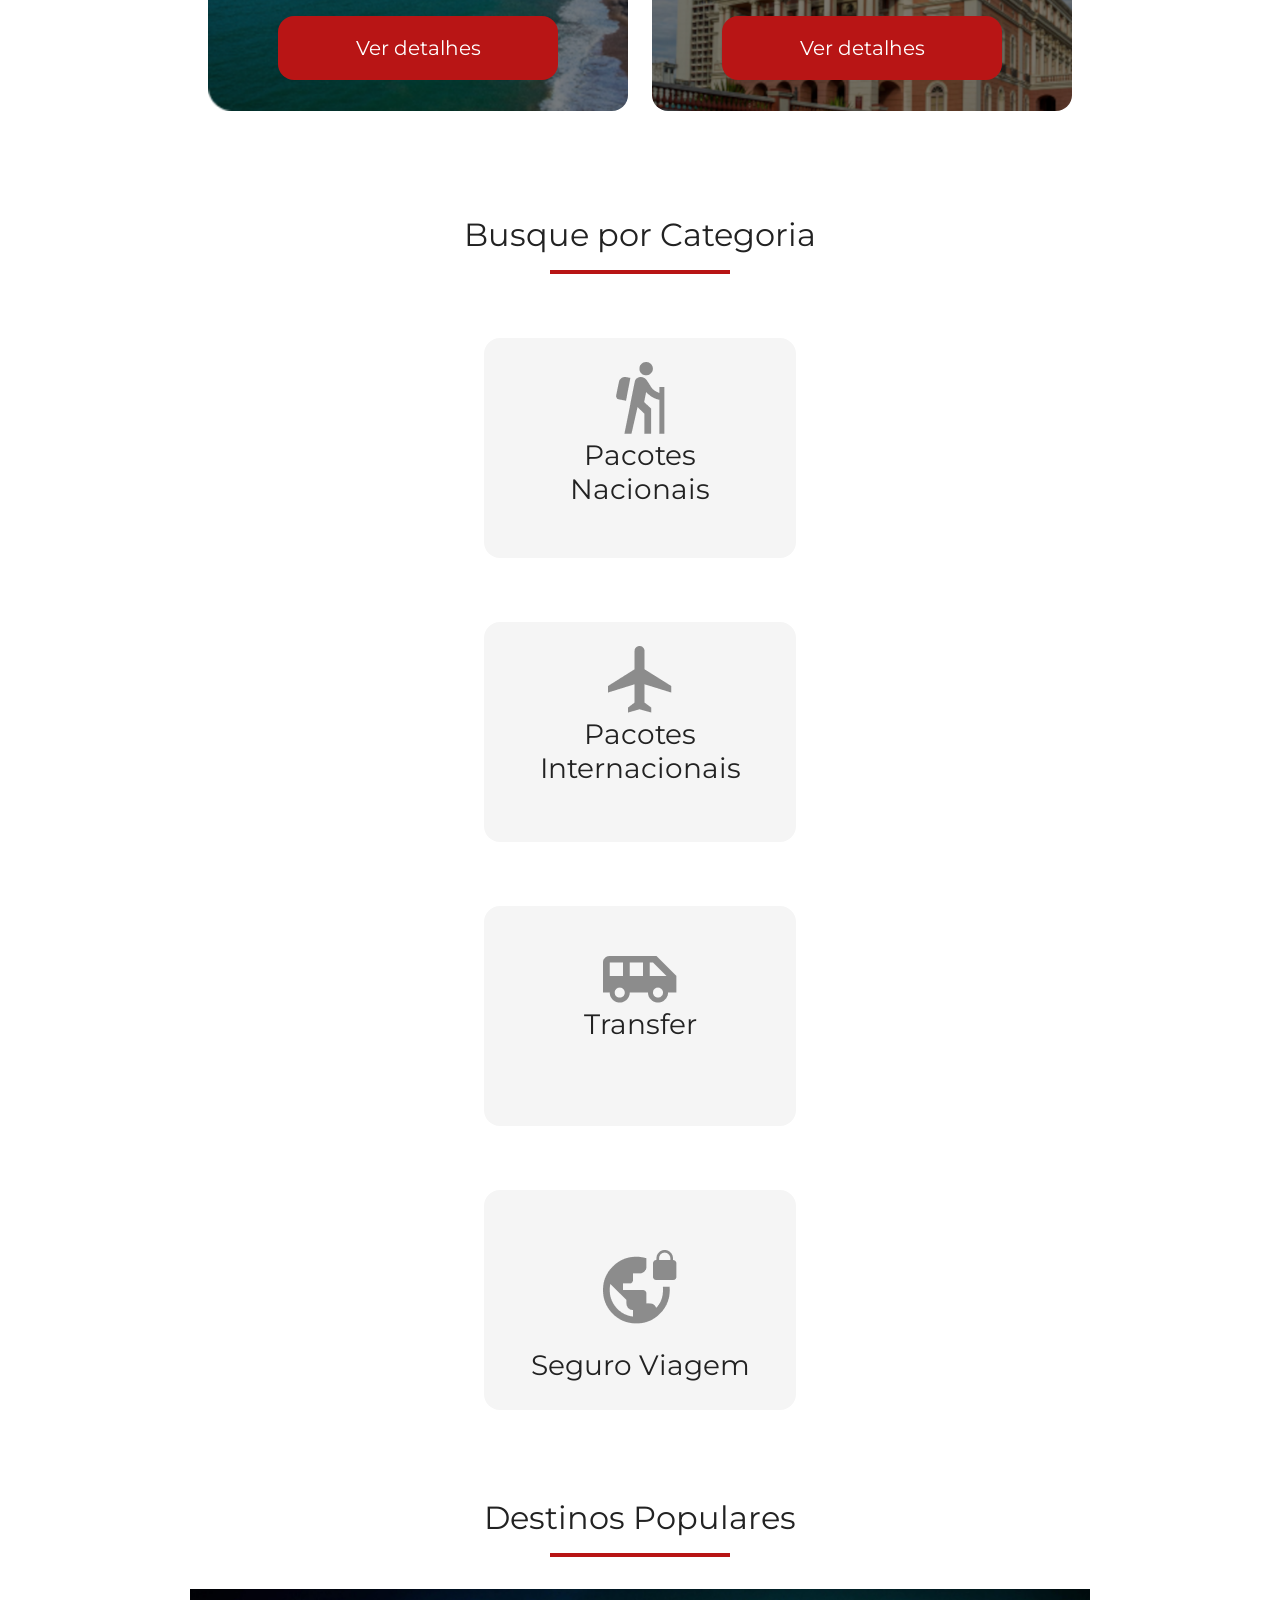
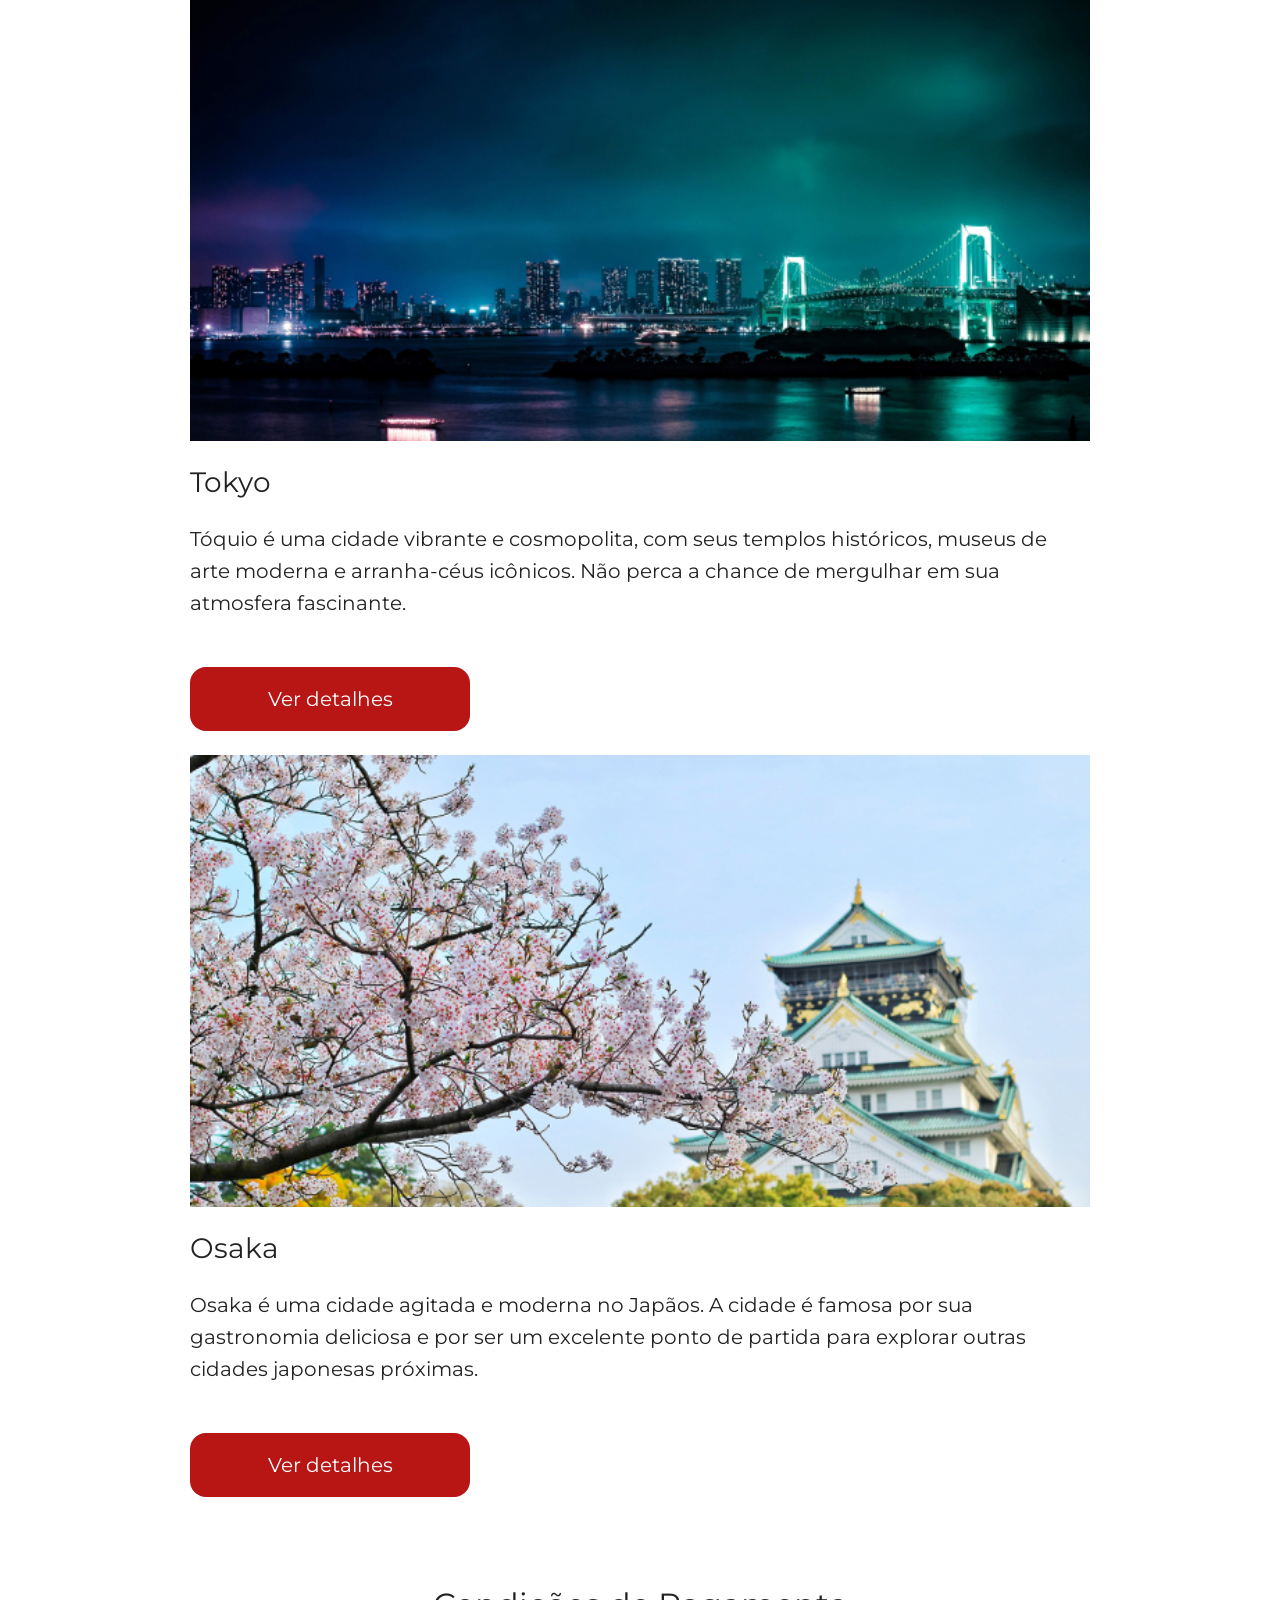
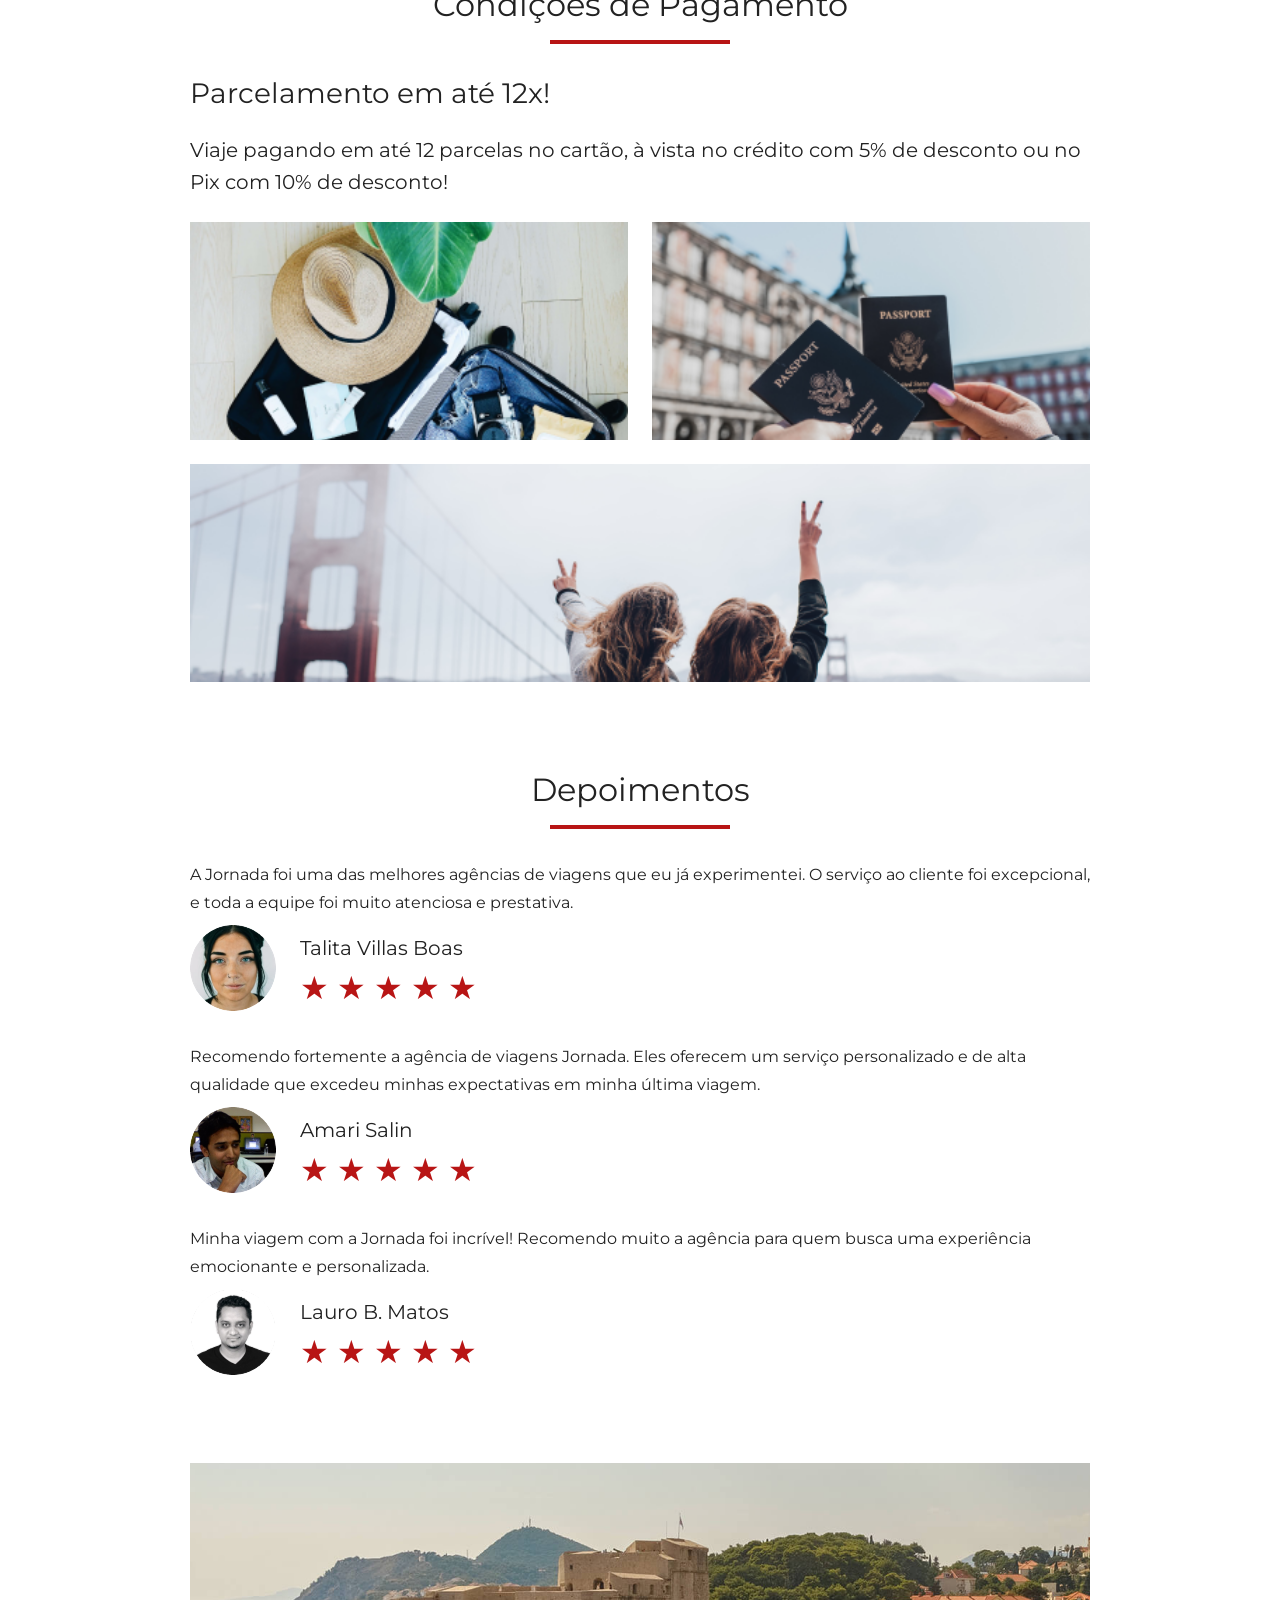
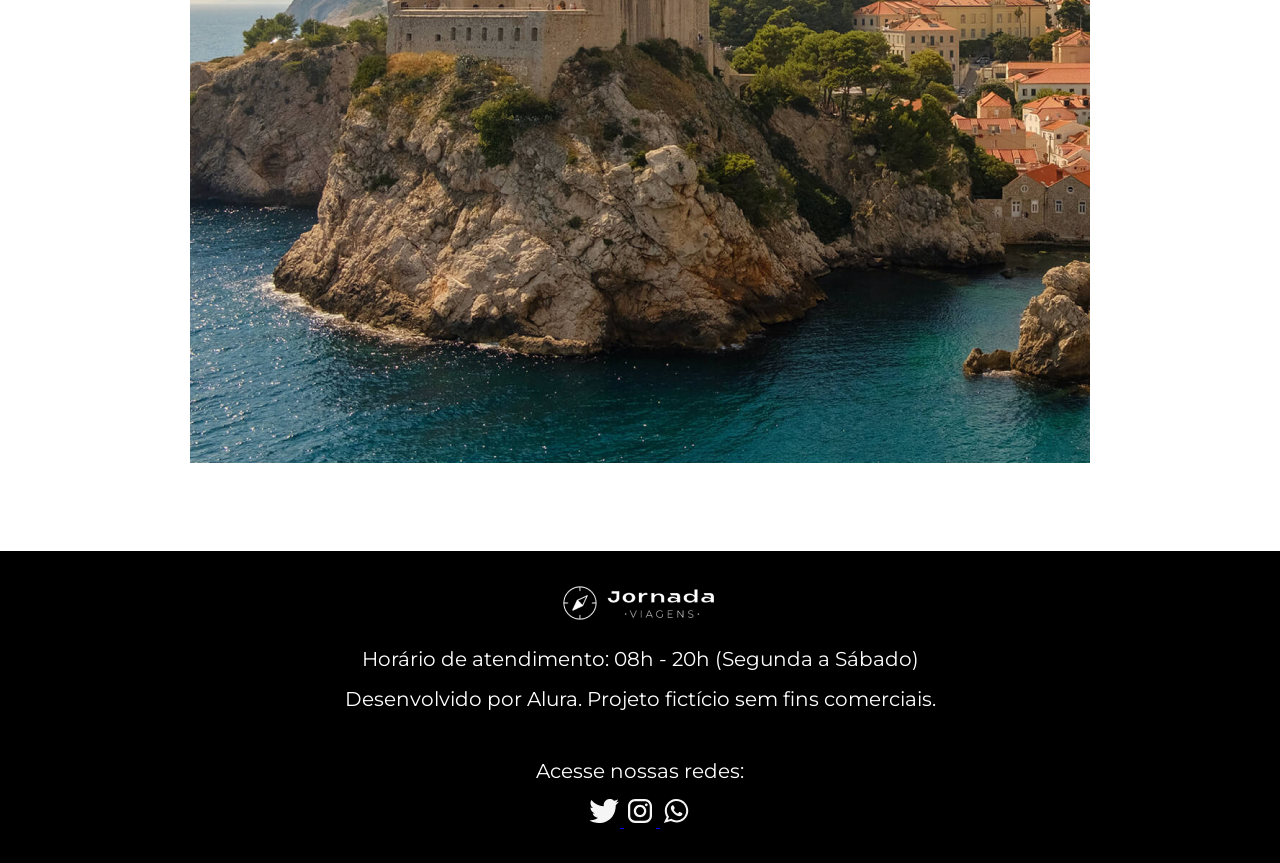
==== commit 9619cc67: "adiciona botton-hero e melhorias acessibilidade" ====
--- a/index.html
+++ b/index.html
@@ -1,5 +1,5 @@
 <!doctype html>
-<html lang="pt-BR">
+<html lang="pt-br">
   <head>
     <meta charset="UTF-8" />
     <meta name="viewport" content="width=device-width, initial-scale=1.0" />
@@ -189,7 +189,7 @@
         <article class="item tokyo">
           <header>
             <div class="img-item"></div>
-            <h4 class="content-title">Tokyo</h4>
+            <h3 class="content-title">Tokyo</h3>
           </header>
           <p class="content-text">
             Tóquio é uma cidade vibrante e cosmopolita, com seus templos
@@ -210,7 +210,7 @@
         <article class="item osaka">
           <header>
             <div class="img-item"></div>
-            <h4 class="content-title">Osaka</h4>
+            <h3 class="content-title">Osaka</h3>
           </header>
           <p class="content-text">
             Osaka é uma cidade agitada e moderna no Japãos. A cidade é famosa
@@ -270,7 +270,7 @@
               alt="imagem de perfil da cliente Talita Villas Boas"
             />
             <div class="profile-content">
-              <h4>Talita Villas Boas</h4>
+              <h3>Talita Villas Boas</h3>
               <div class="rating">
                 <span class="star">★</span>
                 <span class="star">★</span>
@@ -295,7 +295,7 @@
               alt="imagem de perfil do cliente Amari Salin"
             />
             <div class="profile-content">
-              <h4>Amari Salin</h4>
+              <h3>Amari Salin</h3>
               <div class="rating">
                 <span class="star">★</span>
                 <span class="star">★</span>
@@ -319,7 +319,7 @@
               alt="imagem de perfil do cliente Lauro B. Matos"
             />
             <div class="profile-content">
-              <h4>Lauro B. Matos</h4>
+              <h3>Lauro B. Matos</h3>
               <div class="rating">
                 <span class="star">★</span>
                 <span class="star">★</span>
@@ -332,5 +332,29 @@
         </article>
       </div>
     </section>
+    <section class="bottom-hero">
+      <div class="hero-img"></div>
+    </section>
+    <footer class="main-footer">
+    <div class="footer-content">
+        <img src="img/logo-footer.png" alt="logo completo Jornada Viagens">
+        <p>Horário de atendimento: 08h - 20h (Segunda a Sábado)</p>
+        <p>Desenvolvido por Alura. Projeto fictício sem fins comerciais.</p>
+    </div>
+    <div class="footer-social">
+        <p>Acesse nossas redes:</p>
+        <a href="#" target="_blank" title="Acesse o Twitter do Jornada Viagens">
+            <img src="img/icone-twitter.svg" 
+                alt="ícone do Twitter na cor branca">
+        </a>
+        <a href="#" target="_blank" title="Acesse o Instagram do Jornada Viagens">
+            <img src="img/icone-instagram.svg" 
+                alt="ícone do Instagram na cor branca">
+        </a>
+        <a href="#" target="_blank" title="Entre em contato via Whatsapp">
+            <img src="img/icone-whatsapp.svg" alt="icone do Whatsapp na cor branca">
+        </a>
+    </div>
+</footer>
   </body>
 </html>
--- a/css/style.css
+++ b/css/style.css
@@ -6,3 +6,4 @@
 @import url(destinations.css);
 @import url(payments.css);
 @import url(testimonials.css);
+@import url(footer.css);
